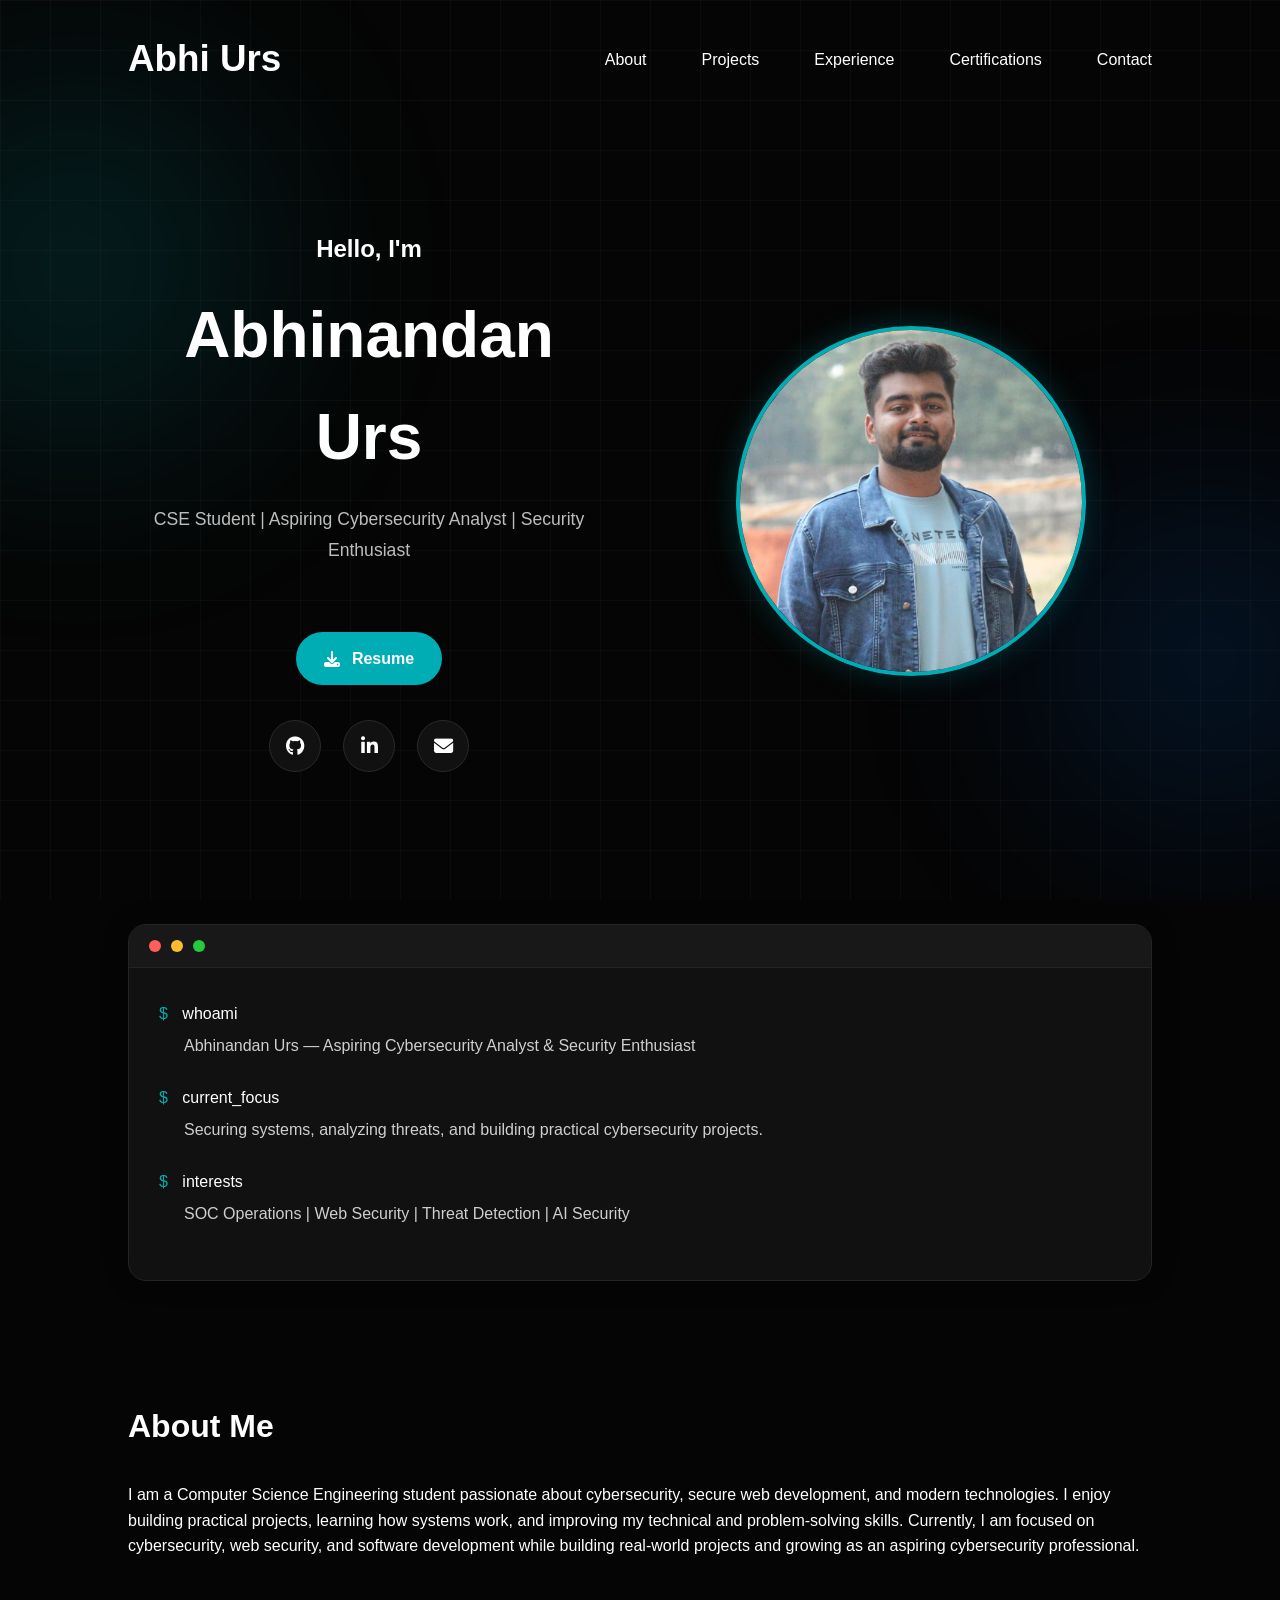
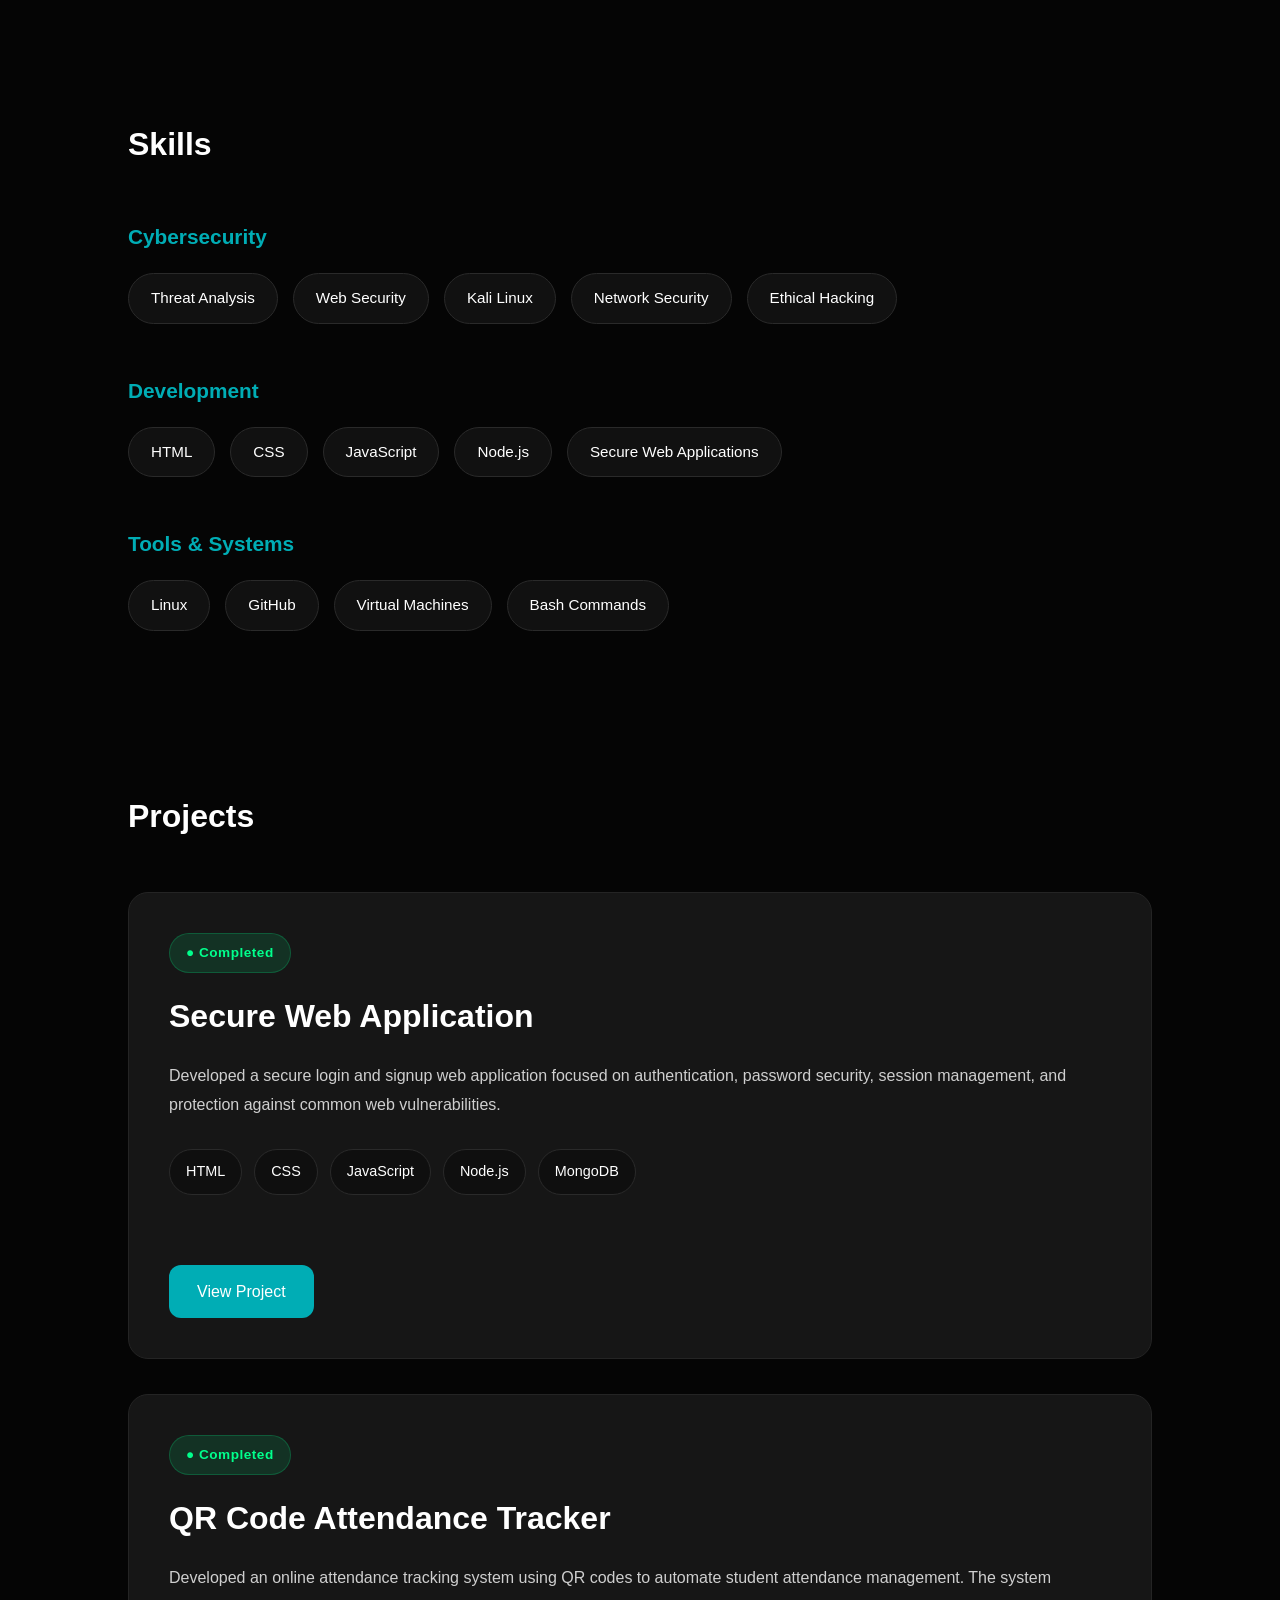
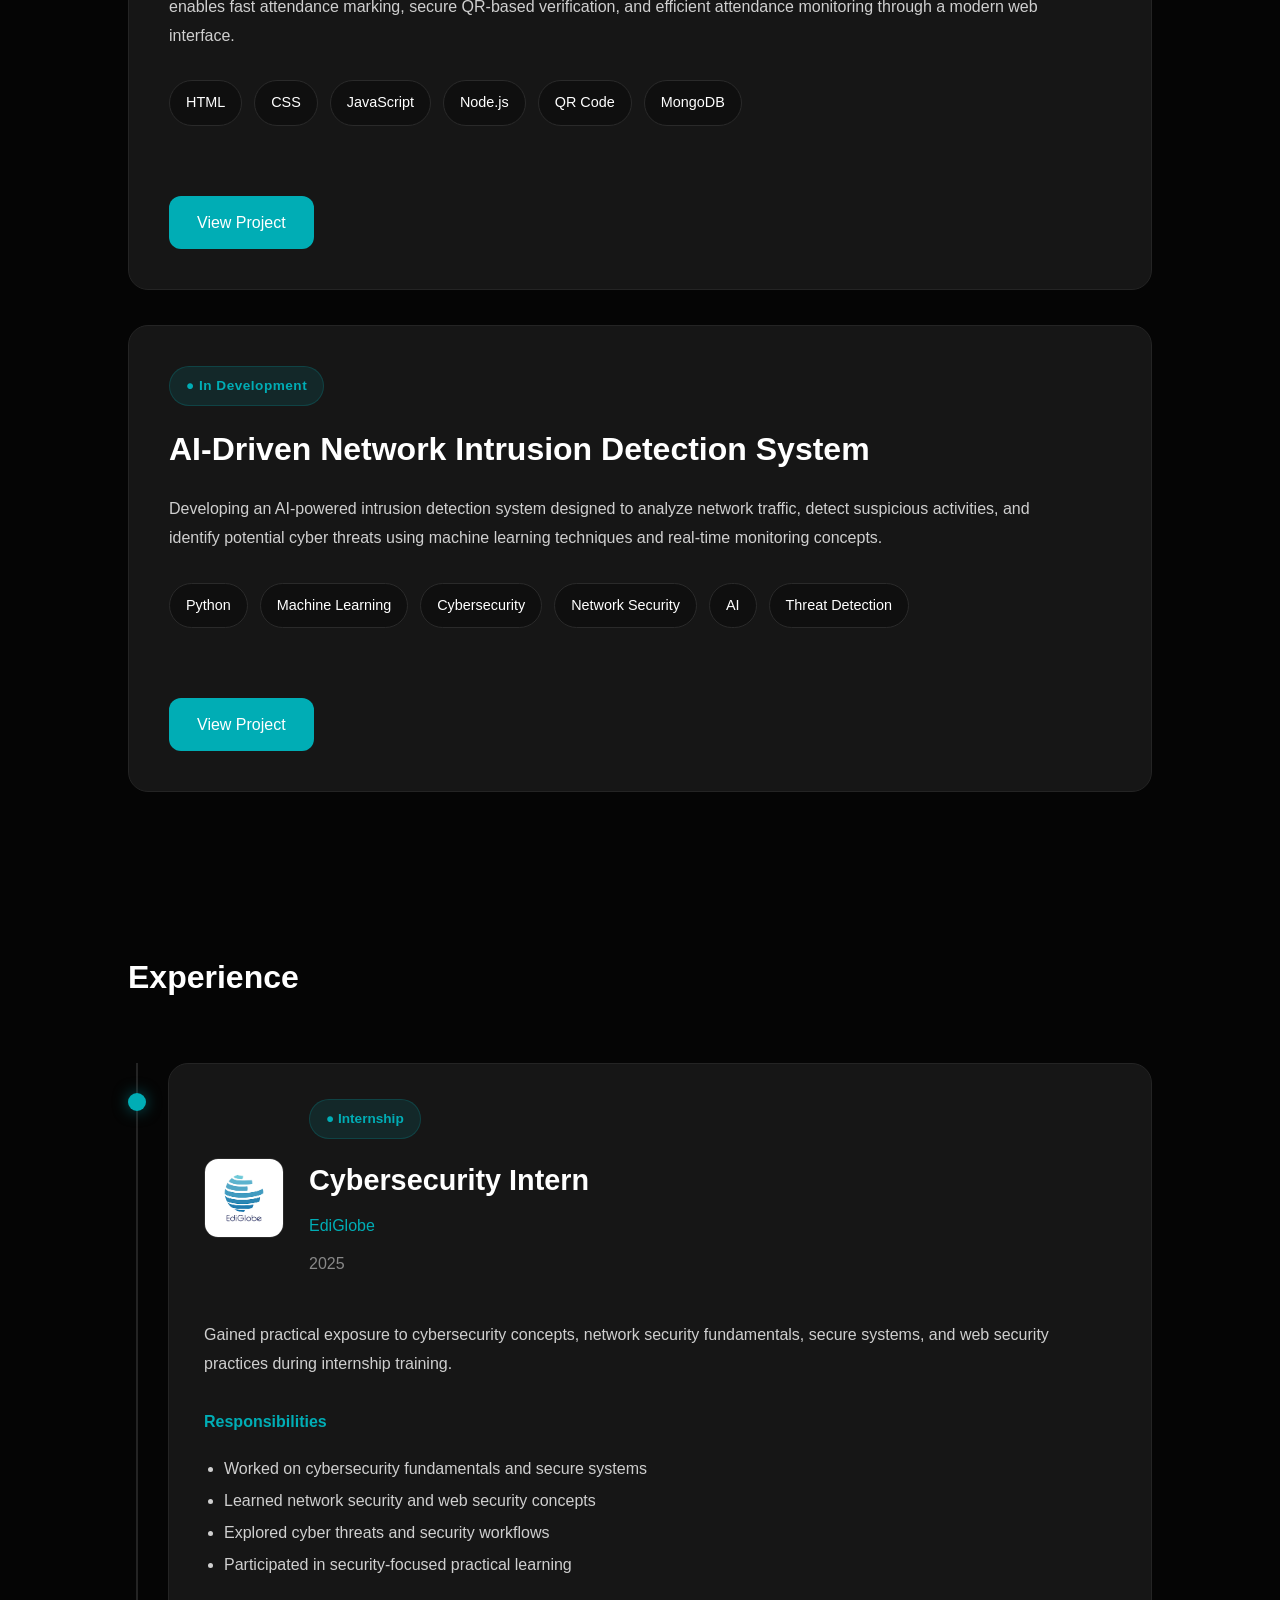
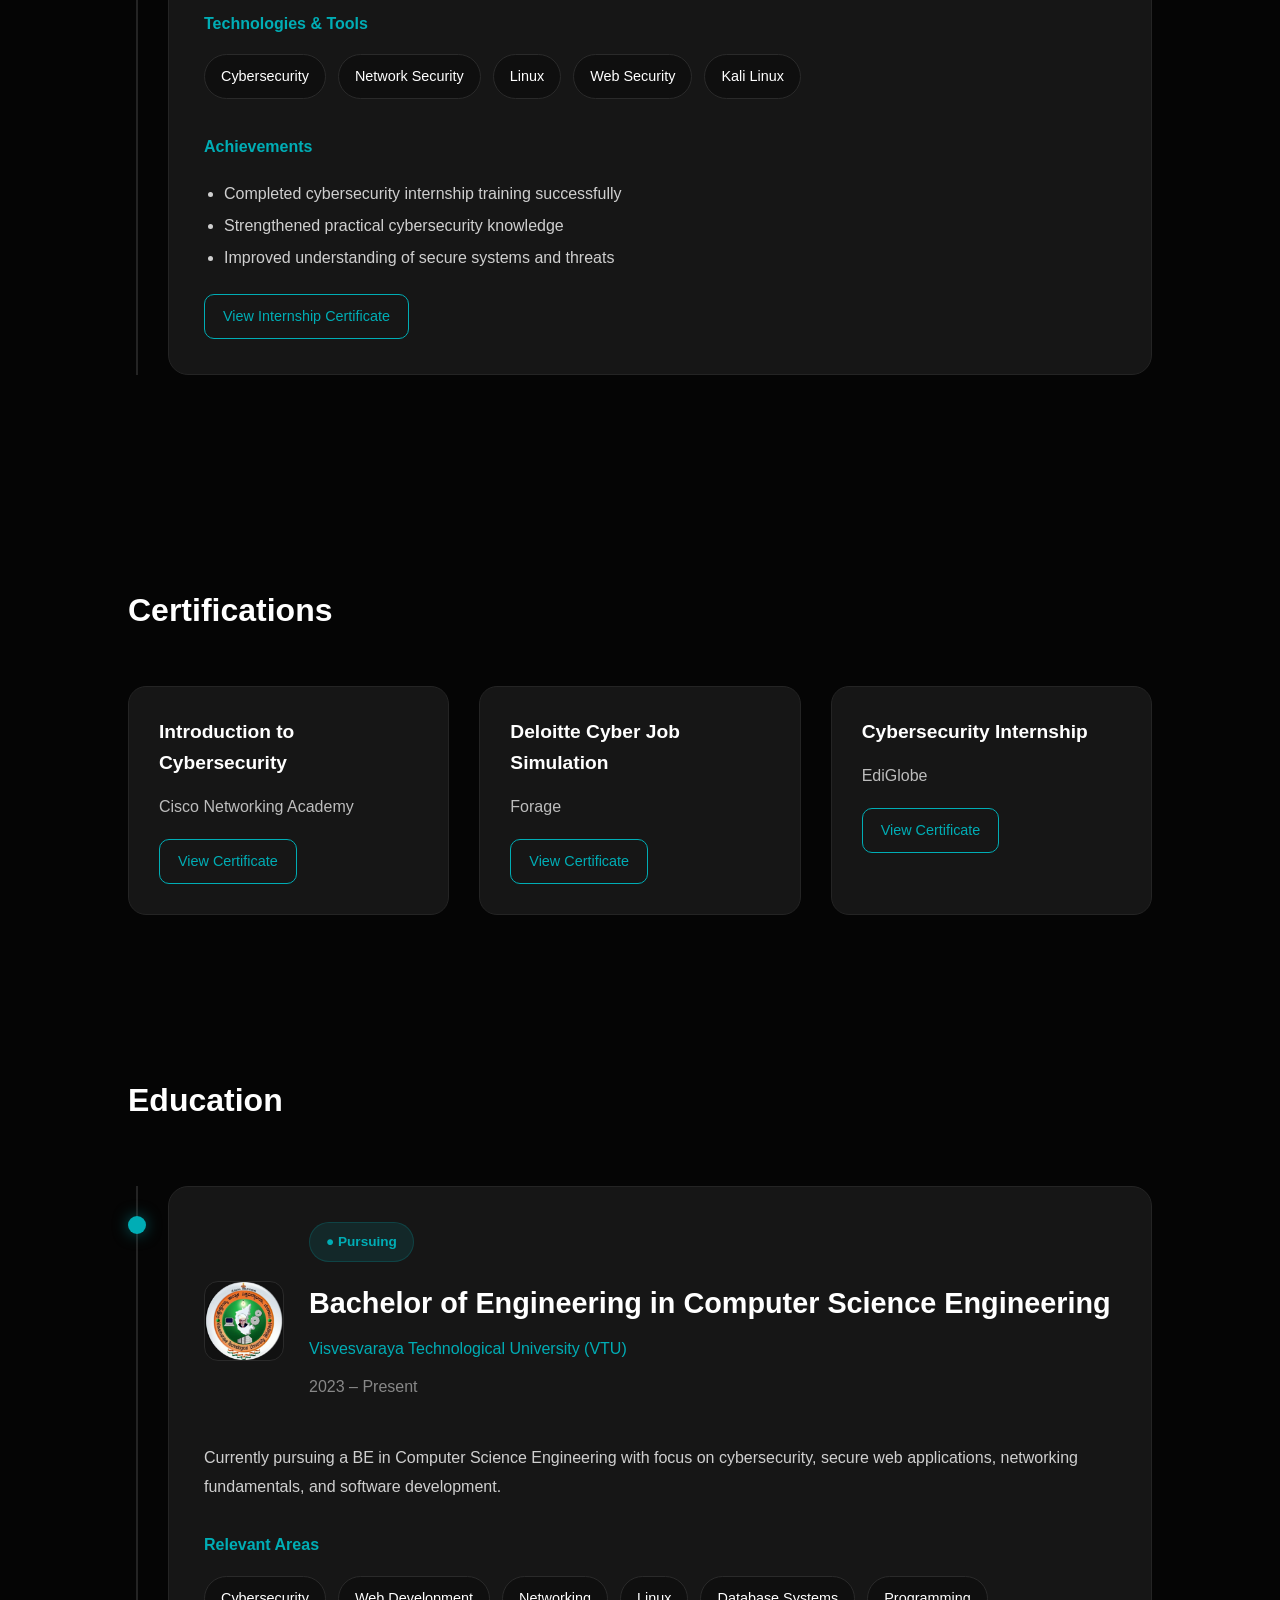
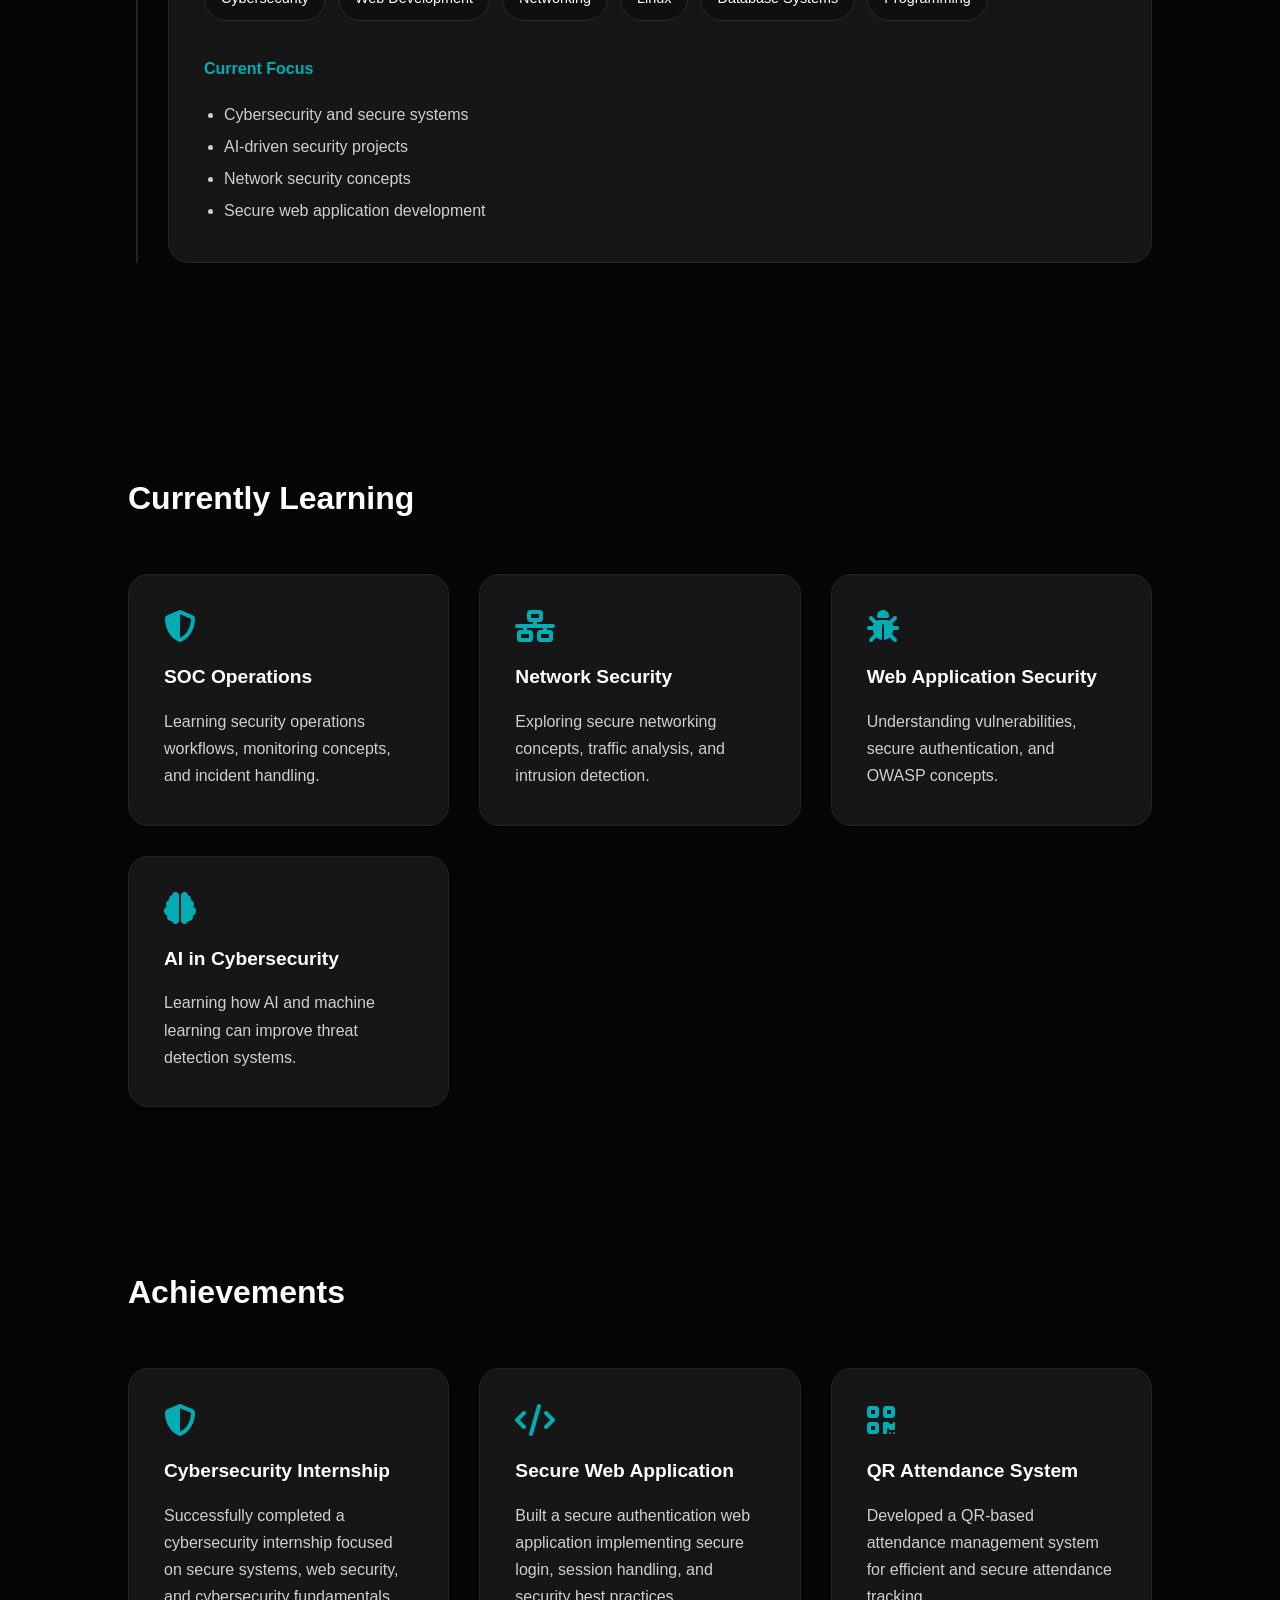
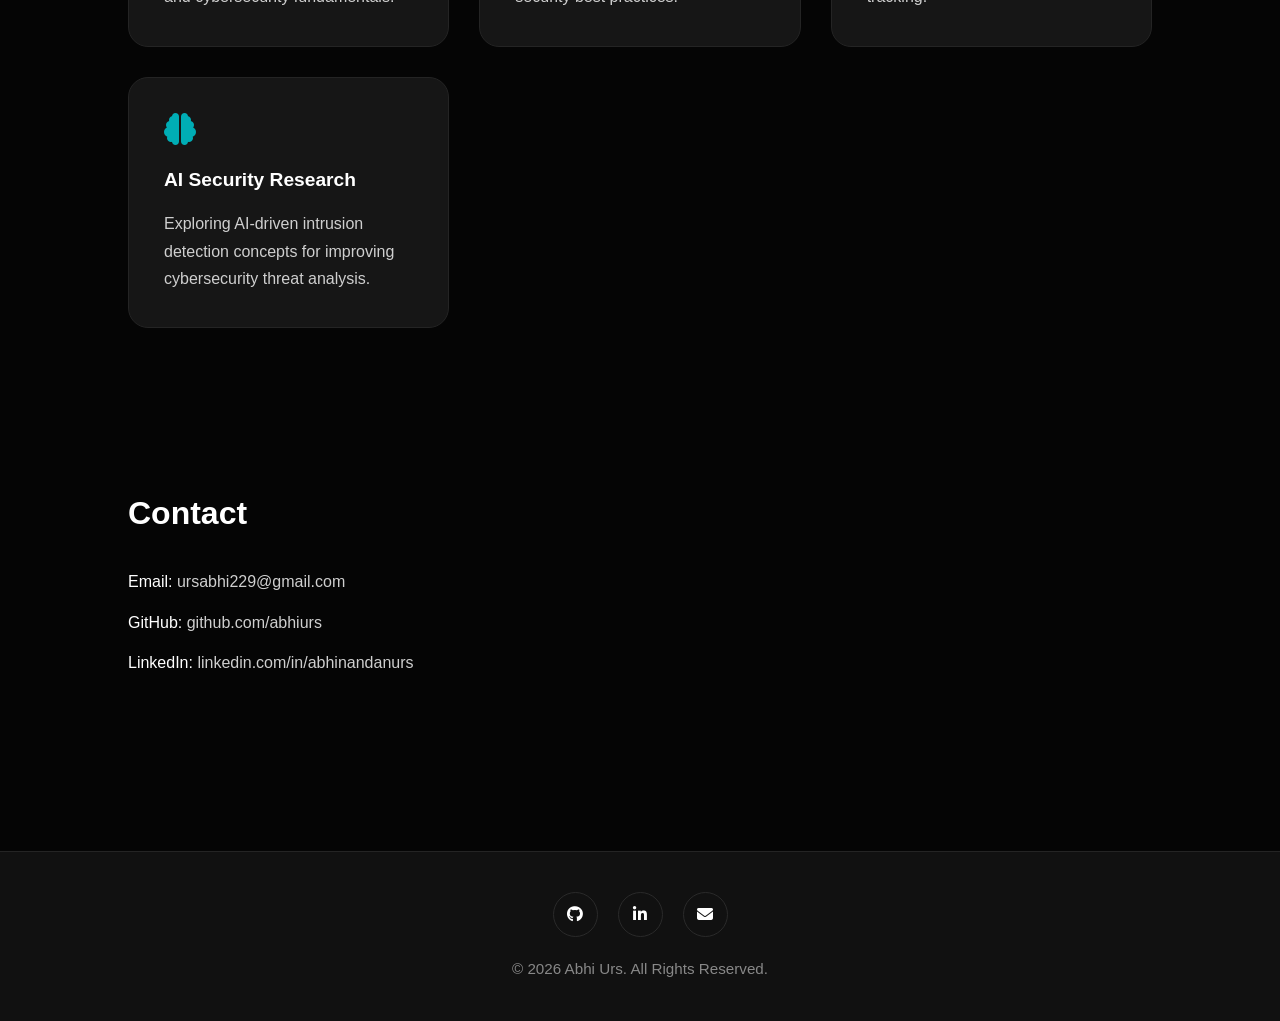
==== index.html @ da46430f "Final portfolio website" ====
<!DOCTYPE html>
<html lang="en">
<head>
    <meta charset="UTF-8">
    <meta name="viewport" content="width=device-width, initial-scale=1.0">
    <title>Abhi Urs Portfolio</title>
    <link rel="stylesheet" href="style.css">
    <link rel="stylesheet"
href="https://cdnjs.cloudflare.com/ajax/libs/font-awesome/6.5.1/css/all.min.css">
</head>
<body>

    <!-- Background Effects -->
<div class="background">

    <div class="glow glow1"></div>

    <div class="glow glow2"></div>

</div>

    <!-- Navbar -->
    <nav>
        <h1>Abhi Urs</h1>

        <ul>
            <li><a href="#about">About</a></li>
            <li><a href="#projects">Projects</a></li>
            <li><a href="#experience">Experience</a></li>
            <li><a href="#certifications">Certifications</a></li>
            <li><a href="#contact">Contact</a></li>
        </ul>
    </nav>

    <!-- Hero Section -->
    <section class="hero">
        <div class="hero-text">
            <h2>Hello, I'm</h2>
            <h1>Abhinandan Urs</h1>
            <p>CSE Student | Aspiring Cybersecurity Analyst | Security Enthusiast</p>

            <div class="hero-buttons">

    <!-- Resume Button -->
    <a href="resume/resume.pdf"
   download
   class="resume-btn">

   <i class="fas fa-download"></i>

   Resume

</a>

</div>

<!-- Social Icons -->
<div class="social-links">

    <!-- GitHub -->
    <a class="social-icon"
       href="https://github.com/abhiurs"
       target="_blank">

        <i class="fab fa-github"></i>

    </a>

    <!-- LinkedIn -->
    <a class="social-icon"
       href="https://linkedin.com/in/abhinandanurs"
       target="_blank">

        <i class="fab fa-linkedin-in"></i>

    </a>

    <!-- Email -->
   <a class="social-icon"
   href="mailto:ursabhi229@gmail.com">

    <i class="fas fa-envelope"></i>

</a>

</div>
        </div>

        <!-- Right Image -->
    <div class="hero-image">

        <img src="images/profile.jpg"
             alt="Profile Image">

    </div>

    </section>

    <!-- Terminal Section -->
<section class="terminal-section hidden">

    <div class="terminal-window">

        <!-- Top Bar -->
        <div class="terminal-top">

            <span class="dot red"></span>

            <span class="dot yellow"></span>

            <span class="dot green"></span>

        </div>

        <!-- Terminal Content -->
        <div class="terminal-body">

            <p>
                <span class="terminal-green">$</span>
                whoami
            </p>

            <p class="terminal-output">
                Abhinandan Urs — Aspiring Cybersecurity Analyst & Security Enthusiast
            </p>

            <p>
                <span class="terminal-green">$</span>
                current_focus
            </p>

            <p class="terminal-output">
                Securing systems, analyzing threats, and building practical cybersecurity projects.
            </p>

            <p>
                <span class="terminal-green">$</span>
                interests
            </p>

            <p class="terminal-output">
                SOC Operations | Web Security | Threat Detection | AI Security
            </p>

        </div>

    </div>

</section>

    <!-- About -->
    <section id="about" class="section hidden">
        <h2>About Me</h2>

        <p>
            I am a Computer Science Engineering student passionate about cybersecurity, secure web development, and modern technologies. I enjoy building practical projects, learning how systems work, and improving my technical and problem-solving skills. Currently, I am focused on cybersecurity, web security, and software development while building real-world projects and growing as an aspiring cybersecurity professional.
        </p>
    </section>

    <!-- Skills -->
   <section id="skills" class="section hidden">

    <h2>Skills</h2>

    <!-- Cybersecurity -->
    <div class="skill-category">

        <h3>Cybersecurity</h3>

        <div class="skill-tags">

            <span>Threat Analysis</span>

            <span>Web Security</span>

            <span>Kali Linux</span>

            <span>Network Security</span>

            <span>Ethical Hacking</span>

        </div>

    </div>

    <!-- Development -->
    <div class="skill-category">

        <h3>Development</h3>

        <div class="skill-tags">

            <span>HTML</span>

            <span>CSS</span>

            <span>JavaScript</span>

            <span>Node.js</span>

            <span>Secure Web Applications</span>

        </div>

    </div>

    <!-- Tools -->
    <div class="skill-category">

        <h3>Tools & Systems</h3>

        <div class="skill-tags">

            <span>Linux</span>

            <span>GitHub</span>

            <span>Virtual Machines</span>

            <span>Bash Commands</span>

        </div>

    </div>

</section>


    <!-- Projects -->
    <section id="projects" class="section hidden">

    <h2>Projects</h2>

    <div class="projects-container">

        <div class="project-card ">

            <div class="project-content">
                <div class="project-status completed">

    ● Completed

</div>

                <h3>Secure Web Application</h3>

                <p>
                    Developed a secure login and signup web application
                    focused on authentication, password security,
                    session management, and protection against common
                    web vulnerabilities.
                </p>

                <!-- Technologies -->
                <div class="project-tech">

                    <span>HTML</span>

                    <span>CSS</span>

                    <span>JavaScript</span>

                    <span>Node.js</span>

                    <span>MongoDB</span>

                </div>

                <!-- Button -->
                <a href="project1.html" class="btn">
                    View Project
                </a>

            </div>

        </div>
        <!-- Project 2 -->
<div class="project-card">

    <div class="project-content">
        <div class="project-status completed">

    ● Completed

</div>

        <h3>QR Code Attendance Tracker</h3>

        <p>
            Developed an online attendance tracking system using QR codes
            to automate student attendance management. The system enables
            fast attendance marking, secure QR-based verification, and
            efficient attendance monitoring through a modern web interface.
        </p>

        <!-- Technologies -->
        <div class="project-tech">

            <span>HTML</span>

            <span>CSS</span>

            <span>JavaScript</span>

            <span>Node.js</span>

            <span>QR Code</span>

            <span>MongoDB</span>

        </div>

        <!-- Button -->
        <a href="project2.html" class="btn">
            View Project
        </a>

    </div>

</div>

<!-- Project 3 -->
<div class="project-card">

    <div class="project-content">

        <!-- STATUS -->
        <div class="project-status active">

            ● In Development

        </div>

        <h3>AI-Driven Network Intrusion Detection System</h3>

        <p>
            Developing an AI-powered intrusion detection system designed
            to analyze network traffic, detect suspicious activities,
            and identify potential cyber threats using machine learning
            techniques and real-time monitoring concepts.
        </p>

        <!-- Technologies -->
        <div class="project-tech">

            <span>Python</span>

            <span>Machine Learning</span>

            <span>Cybersecurity</span>

            <span>Network Security</span>

            <span>AI</span>

            <span>Threat Detection</span>

        </div>

        <!-- Button -->
        <a href="project3.html" class="btn">

            View Project

        </a>

    </div>

</div>

    </div>

</section>

<!-- Experience Section -->
<section id="experience" class="section hidden">

    <h2>Experience</h2>

    <div class="timeline">

        <!-- Experience Item -->
        <div class="timeline-item">

            <!-- Timeline Dot -->
            <div class="timeline-dot"></div>

            <!-- Experience Card -->
            <div class="experience-card">

                <!-- Top -->
                <div class="experience-top">

                    <!-- Logo -->
                    <img src="images/ediglobe.png"
                         alt="EdiGlobe Logo"
                         class="company-logo">

                    <!-- Role Info -->
                    <div>

                        <div class="experience-status">

                            ● Internship

                        </div>

                        <h3>Cybersecurity Intern</h3>

                        <h4>EdiGlobe</h4>

                        <p class="experience-duration">

                            2025

                        </p>

                    </div>

                </div>

                <!-- Description -->
                <p class="experience-description">

                    Gained practical exposure to cybersecurity concepts,
                    network security fundamentals, secure systems,
                    and web security practices during internship training.

                </p>

                <!-- Responsibilities -->
                <div class="experience-section">

                    <h5>Responsibilities</h5>

                    <ul>

                        <li>Worked on cybersecurity fundamentals and secure systems</li>

                        <li>Learned network security and web security concepts</li>

                        <li>Explored cyber threats and security workflows</li>

                        <li>Participated in security-focused practical learning</li>

                    </ul>

                </div>

                <!-- Technologies -->
                <div class="experience-section">

                    <h5>Technologies & Tools</h5>

                    <div class="project-tech">

                        <span>Cybersecurity</span>

                        <span>Network Security</span>

                        <span>Linux</span>

                        <span>Web Security</span>

                        <span>Kali Linux</span>

                    </div>

                </div>

                <!-- Achievements -->
                <div class="experience-section">

                    <h5>Achievements</h5>

                    <ul>

                        <li>Completed cybersecurity internship training successfully</li>

                        <li>Strengthened practical cybersecurity knowledge</li>

                        <li>Improved understanding of secure systems and threats</li>

                    </ul>

                </div>

                <!-- Certificate Button -->
                <a href="certificates/internship.pdf"
                   target="_blank"
                   class="cert-btn">

                   View Internship Certificate

                </a>

            </div>

        </div>

    </div>

</section>

<!-- Certifications Section -->
<section id="certifications" class="section hidden">

    <h2>Certifications</h2>

    <div class="certifications-container">

        <!-- Cisco -->
        <div class="cert-card">

            <h3>Introduction to Cybersecurity</h3>

            <p>Cisco Networking Academy</p>

            <a href="certificates/cisco-introduction-to-cybersecurity.pdf"
               target="_blank"
               class="cert-btn">

               View Certificate

            </a>

        </div>

        <!-- Deloitte -->
        <div class="cert-card">

            <h3>Deloitte Cyber Job Simulation</h3>

            <p>Forage</p>

            <a href="certificates/deloitte-cyber-job-simulation.pdf"
               target="_blank"
               class="cert-btn">

               View Certificate

            </a>

        </div>

        <!-- Internship -->
        <div class="cert-card">

            <h3>Cybersecurity Internship</h3>

            <p>EdiGlobe</p>

            <a href="certificates/cybersecurity-internship.pdf"
               target="_blank"
               class="cert-btn">

               View Certificate

            </a>

        </div>

    </div>

</section>

<!-- Education Section -->
<section id="education" class="section hidden">

    <h2>Education</h2>

    <div class="timeline">

        <!-- Education Item -->
        <div class="timeline-item">

            <!-- Timeline Dot -->
            <div class="timeline-dot"></div>

            <!-- Education Card -->
            <div class="experience-card">

                <!-- Top -->
                <div class="experience-top">

                    <!-- College Logo -->
                    <img src="images/vtu.png"
                         alt="VTU Logo"
                         class="company-logo">

                    <!-- Education Info -->
                    <div>

                        <div class="experience-status">

                            ● Pursuing

                        </div>

                        <h3>
                            Bachelor of Engineering in
                            Computer Science Engineering
                        </h3>

                        <h4>
                            Visvesvaraya Technological University (VTU)
                        </h4>

                        <p class="experience-duration">

                            2023 – Present

                        </p>

                    </div>

                </div>

                <!-- Description -->
                <p class="experience-description">

                    Currently pursuing a BE in Computer Science Engineering
                    with focus on cybersecurity, secure web applications,
                    networking fundamentals, and software development.

                </p>

                <!-- Subjects -->
                <div class="experience-section">

                    <h5>Relevant Areas</h5>

                    <div class="project-tech">

                        <span>Cybersecurity</span>

                        <span>Web Development</span>

                        <span>Networking</span>

                        <span>Linux</span>

                        <span>Database Systems</span>

                        <span>Programming</span>

                    </div>

                </div>

                <!-- Current Focus -->
                <div class="experience-section">

                    <h5>Current Focus</h5>

                    <ul>

                        <li>Cybersecurity and secure systems</li>

                        <li>AI-driven security projects</li>

                        <li>Network security concepts</li>

                        <li>Secure web application development</li>

                    </ul>

                </div>

            </div>

        </div>

    </div>

</section>

<!-- Currently Learning Section -->
<section id="learning" class="section hidden">

    <h2>Currently Learning</h2>

    <div class="learning-container">

        <!-- Item 1 -->
        <div class="learning-card">

            <i class="fas fa-shield-alt"></i>

            <h3>SOC Operations</h3>

            <p>
                Learning security operations workflows,
                monitoring concepts, and incident handling.
            </p>

        </div>

        <!-- Item 2 -->
        <div class="learning-card">

            <i class="fas fa-network-wired"></i>

            <h3>Network Security</h3>

            <p>
                Exploring secure networking concepts,
                traffic analysis, and intrusion detection.
            </p>

        </div>

        <!-- Item 3 -->
        <div class="learning-card">

            <i class="fas fa-bug"></i>

            <h3>Web Application Security</h3>

            <p>
                Understanding vulnerabilities,
                secure authentication, and OWASP concepts.
            </p>

        </div>

        <!-- Item 4 -->
        <div class="learning-card">

            <i class="fas fa-brain"></i>

            <h3>AI in Cybersecurity</h3>

            <p>
                Learning how AI and machine learning
                can improve threat detection systems.
            </p>

        </div>

    </div>

</section>

<!-- Achievements Section -->
<section id="achievements" class="section hidden">

    <h2>Achievements</h2>

    <div class="achievements-container">

        <!-- Achievement 1 -->
        <div class="achievement-card">

            <i class="fas fa-shield-alt"></i>

            <h3>Cybersecurity Internship</h3>

            <p>
                Successfully completed a cybersecurity internship
                focused on secure systems, web security,
                and cybersecurity fundamentals.
            </p>

        </div>

        <!-- Achievement 2 -->
        <div class="achievement-card">

            <i class="fas fa-code"></i>

            <h3>Secure Web Application</h3>

            <p>
                Built a secure authentication web application
                implementing secure login, session handling,
                and security best practices.
            </p>

        </div>

        <!-- Achievement 3 -->
        <div class="achievement-card">

            <i class="fas fa-qrcode"></i>

            <h3>QR Attendance System</h3>

            <p>
                Developed a QR-based attendance management system
                for efficient and secure attendance tracking.
            </p>

        </div>

        <!-- Achievement 4 -->
        <div class="achievement-card">

            <i class="fas fa-brain"></i>

            <h3>AI Security Research</h3>

            <p>
                Exploring AI-driven intrusion detection concepts
                for improving cybersecurity threat analysis.
            </p>

        </div>

    </div>

</section>

    <!-- Contact -->
    <section id="contact" class="section hidden">

    <h2>Contact</h2>

    <div class="contact-links">

        <p>
            Email:
            <a href="mailto:ursabhi229@gmail.com">
                ursabhi229@gmail.com
            </a>
        </p>

        <p>
            GitHub:
            <a href="https://github.com/abhiurs"
               target="_blank">

               github.com/abhiurs

            </a>
        </p>

        <p>
            LinkedIn:
            <a href="https://linkedin.com/in/abhinandanurs"
               target="_blank">

               linkedin.com/in/abhinandanurs

            </a>
        </p>

    </div>

</section>

    <!-- Footer -->
<footer>

    <div class="footer-socials">

        <!-- GitHub -->
        <a href="https://github.com/abhiurs"
           target="_blank">

            <i class="fab fa-github"></i>

        </a>

        <!-- LinkedIn -->
        <a href="https://linkedin.com/in/abhinandanurs"
           target="_blank">

            <i class="fab fa-linkedin-in"></i>

        </a>

        <!-- Email -->
        <a href="mailto:ursabhi229@gmail.com">

            <i class="fas fa-envelope"></i>

        </a>

    </div>

    <p>
        © 2026 Abhi Urs. All Rights Reserved.
    </p>

</footer>

<script src="script.js"></script>

</body>
</html>
---- style.css ----
html{
    scroll-behavior:smooth;
}

*{
    margin:0;
    padding:0;
    box-sizing:border-box;
    font-family:Arial, sans-serif;
}

body{
    background:#050505;
    color:white;
    line-height:1.6;
    overflow-x:hidden;
    position:relative;
}

/* GRID BACKGROUND */
body::before{
    content:"";
    position:fixed;
    width:100%;
    height:100%;
    background-image:
    linear-gradient(rgba(255,255,255,0.03) 1px, transparent 1px),
    linear-gradient(90deg, rgba(255,255,255,0.03) 1px, transparent 1px);
    background-size:50px 50px;
    z-index:-3;
}

/* BACKGROUND CONTAINER */
.background{
    position:fixed;
    width:100%;
    height:100%;
    top:0;
    left:0;
    overflow:hidden;
    z-index:-2;
}

.logo{
    font-size:2.3rem;
}

/* GLOW EFFECTS */
.glow{
    position:absolute;
    border-radius:50%;
    filter:blur(120px);
    opacity:0.18;
    animation:float 8s ease-in-out infinite;
}

/* FIRST GLOW */
.glow1{
    width:350px;
    height:350px;
    background:#00adb5;
    top:10%;
    left:-100px;
}

/* SECOND GLOW */
.glow2{
    width:300px;
    height:300px;
    background:#0077ff;
    bottom:10%;
    right:-80px;
    animation-delay:3s;
}

/* FLOATING ANIMATION */
@keyframes float{

    0%{
        transform:translateY(0px);
    }

    50%{
        transform:translateY(-20px);
    }

    100%{
        transform:translateY(0px);
    }

}

nav{
    display:flex;
    justify-content:space-between;
    align-items:center;
    padding:30px 10%;
    background:transparent;
}

/* LOGO */
nav h1{
    font-size:2.3rem;
    font-weight:700;
    white-space:nowrap;
}

nav ul{
    display:flex;
    gap:35px;
    list-style:none;
}

nav ul li{
    margin-left:20px;
}

nav ul li a{
    color:white;
    text-decoration:none;
    position:relative;
    font-weight:500;
    transition:0.3s;
}

nav ul li a::after{
    content:"";
    position:absolute;
    left:0;
    bottom:-5px;
    width:0;
    height:2px;
    background:#00adb5;
    transition:0.3s;
}

nav ul li a:hover::after{
    width:100%;
}

nav ul li a:hover{
    color:#00adb5;
}

.nav-links{
    display:flex;
    gap:40px;
    align-items:center;
}

.nav-links a{
    font-size:1rem;
    color:white;
    text-decoration:none;
    position:relative;
    transition:0.3s;
}

/* Hover Effect */
.nav-links a:hover{
    color:#00adb5;
}

/* Underline Animation */
.nav-links a::after{
    content:"";
    position:absolute;
    left:0;
    bottom:-6px;
    width:0;
    height:2px;
    background:#00adb5;
    transition:0.3s;
}

.nav-links a:hover::after{
    width:100%;
}

/* MOBILE NAVBAR */
@media(max-width:768px){

    nav{
        padding:25px 7%;
        flex-direction:column;
        gap:20px;
    }

    nav h1{
        font-size:2rem;
    }

    nav ul{
        gap:20px;
        flex-wrap:wrap;
        justify-content:center;
    }

    nav ul li a{
        font-size:0.95rem;
    }

}

.hero{
    min-height:85vh;
    display:flex;
    justify-content:center;
    align-items:center;
    text-align:center;
    padding:80px 10%;
    gap:60px;
    flex-wrap:wrap;
}

.hero h1{
    font-size:4rem;
    margin:10px 0;
}

.hero p{
    font-size:1.2rem;
    color:#bbb;
}

/* HERO BUTTONS */
.hero-buttons{
    margin-top:30px;
}

/* HERO TEXT */
.hero-text{
    flex:1;
}

.hero-text h1{
    font-size:4rem;
    margin:15px 0;
}

.hero-text p{
    color:#bdbdbd;
    line-height:1.8;
    font-size:1.1rem;
}

/* HERO IMAGE */
.hero-image{
    flex:1;
    display:flex;
    justify-content:center;
}

.hero-image img{
    width:350px;
    height:350px;
    object-fit:cover;
    border-radius:50%;
    border:4px solid #00adb5;
    box-shadow:0 0 30px rgba(0,173,181,0.25);
}

@media(max-width:900px){

    .hero{
        flex-direction:column-reverse;

        text-align:center;
    }

    .hero-image img{
        width:280px;

        height:280px;
    }

    .hero-text h1{
        font-size:3rem;
    }

}

/* RESUME BUTTON */
.resume-btn{
    display:inline-flex;
    align-items:center;
    gap:12px;
    background:#00adb5;
    color:white;
    text-decoration:none;
    padding:14px 28px;
    border-radius:40px;
    font-weight:600;
    margin-top:35px;
    transition:0.3s;
}

.resume-btn:hover{
    transform:translateY(-5px);
    box-shadow:0 0 25px rgba(0,173,181,0.3);
}

/* SOCIAL LINKS */
.social-links{
    display:flex;
    justify-content:center;
    gap:22px;
    margin-top:35px;
}

/* CIRCLE BUTTONS */
.social-links a{
    width:52px;
    height:52px;
    display:flex;
    align-items:center;
    justify-content:center;
    border-radius:50%;
    border:1px solid #2a2a2a;
    text-decoration:none;
    color:white;
    transition:0.3s;
    background:#111;
    font-size:1.2rem;
}

.social-links a:hover{
    border-color:#00adb5;
    color:#00adb5;
    transform:translateY(-6px);
    box-shadow:0 0 20px rgba(0,173,181,0.2);
}

.social-icon{
    width:52px;
    height:52px;
    display:flex;
    align-items:center;
    justify-content:center;
    border-radius:50%;
    border:1px solid #2a2a2a;
    background:#111;
    color:white;
    text-decoration:none;
    transition:
transform 0.3s ease,
box-shadow 0.3s ease,
border-color 0.3s ease,
color 0.3s ease;
    font-size:1.2rem;
}

.social-icon:hover{
    transform:translateY(-6px);
    border-color:#00adb5;
    color:#00adb5;
    box-shadow:0 0 20px rgba(0,173,181,0.2);
}

.section{
    padding:80px 10%;
}

.section h2{
    margin-bottom:30px;
    font-size:2rem;
}

.skills-container{
    display:grid;
    grid-template-columns:repeat(auto-fit,minmax(200px,1fr));
    gap:25px;
    margin-top:40px;
}

.skill-category{
    margin-top:50px;
}

.skill-category h3{
    margin-bottom:20px;
    color:#00adb5;
    font-size:1.3rem;
}

/* PROJECT BUTTON */
.btn{
    display:inline-block;
    margin-top:35px;
    padding:14px 28px;
    background:#00adb5;
    color:white;
    text-decoration:none;
    border-radius:12px;
    font-weight:500;
   transition:
transform 0.3s ease,
box-shadow 0.3s ease,
border-color 0.3s ease,
color 0.3s ease;
    border:none;
}

/* HOVER EFFECT */
.btn:hover{
    transform:translateY(-3px);
    box-shadow:0 0 20px rgba(0,173,181,0.3);
    background:#00c2cc;
}

/* TAGS */
.skill-tags{
    display:flex;
    flex-wrap:wrap;
    gap:15px;
}

.skill-tags span{
    border:1px solid #2a2a2a;
    padding:12px 22px;
    border-radius:30px;
    background:#111;
    transition:0.3s;
    font-size:0.95rem;
}

.skill-tags span:hover{
    border-color:#00adb5;
    color:#00adb5;
    transform:translateY(-3px);
}

.projects-container{
    margin-top:50px;
    display:flex;
    flex-direction:column;
    gap:35px;
}

.project-card{
    background:#161616;
    border:1px solid #242424;
    padding:40px;
    border-radius:20px;
    transition:0.3s;
    cursor:pointer;
}

.project-card:hover{
    transform:translateY(-8px);
    border-color:#00adb5;
    box-shadow:0 0 30px rgba(0,173,181,0.15);
}

/* PROJECT STATUS */
.project-status{
    display:inline-block;
    margin-bottom:18px;
    padding:8px 16px;
    border-radius:30px;
    font-size:0.85rem;
    font-weight:600;
    letter-spacing:0.5px;
}

/* COMPLETED */
.completed{
    background:rgba(0, 255, 140, 0.12);
    color:#00ff8c;
    border:1px solid rgba(0,255,140,0.2);
}

/* ACTIVE */
.active{
    background:rgba(0, 173, 181, 0.12);
    color:#00adb5;
    border:1px solid rgba(0,173,181,0.2);
}

footer{
    text-align:center;
    padding:40px 10%;
    background:#111;
    margin-top:80px;
    border-top:1px solid #242424;
}

/* FOOTER ICONS */
.footer-socials{
    display:flex;
    justify-content:center;
    gap:20px;
    margin-bottom:20px;
}

/* ICON LINKS */
.footer-socials a{
    width:45px;
    height:45px;
    display:flex;
    align-items:center;
    justify-content:center;
    border-radius:50%;
    border:1px solid #2a2a2a;
    text-decoration:none;
    color:white;
    transition:0.3s;
    background:#111;
}

/* HOVER */
.footer-socials a:hover{
    transform:translateY(-5px);
    border-color:#00adb5;
    color:#00adb5;
    box-shadow:0 0 15px rgba(0,173,181,0.2);
}

/* FOOTER TEXT */
footer p{
    color:#888;
    font-size:0.95rem;
}

.project-description{
    margin-top:20px;
    color:#cfcfcf;
    line-height:1.8;
    max-width:900px;
}

.project-section{
    margin-top:50px;
}

.project-section h3{
    margin-bottom:20px;
    color:#00adb5;
}

.project-section ul{
    padding-left:20px;
    line-height:2;
    color:#cfcfcf;
}

.screenshots{
    display:grid;
    grid-template-columns:repeat(auto-fit,minmax(300px,1fr));
    gap:25px;
    margin-top:30px;
}

.screenshots img{
    width:100%;
    border-radius:14px;
    border:1px solid #242424;
    transition:0.3s;
    cursor:pointer;
}


.screenshots img:hover{
    transform:scale(1.03);
    border-color:#00adb5;
    box-shadow:0 0 20px rgba(0,173,181,0.2);
}
.project-content h3{
    font-size:2rem;
    margin-bottom:20px;
}

.project-content p{
    color:#cfcfcf;
    line-height:1.8;
    margin-bottom:30px;
    max-width:900px;
}

/* TECH TAGS */
.project-tech{
    display:flex;
    flex-wrap:wrap;
    gap:12px;
    margin-bottom:35px;
}

.project-tech span{
    background:#0f0f0f;
    border:1px solid #2a2a2a;
    padding:10px 16px;
    border-radius:30px;
    font-size:0.9rem;
}
/* IMAGE MODAL */
.modal{
    display:none;
    position:fixed;
    z-index:999;
    padding-top:50px;
    left:0;
    top:0;
    width:100%;
    height:100%;
    background:rgba(0,0,0,0.9);
}

/* MODAL IMAGE */
.modal-content{
    display:block;
    margin:auto;
    max-width:90%;
    max-height:85vh;
    border-radius:14px;
    animation:zoom 0.3s ease;
}

/* ZOOM EFFECT */
@keyframes zoom{
    from{
        transform:scale(0.8);
        opacity:0;
    }

    to{
        transform:scale(1);
        opacity:1;
    }
}

/* CLOSE BUTTON */
.close{
    position:absolute;
    top:20px;
    right:40px;
    color:white;
    font-size:40px;
    cursor:pointer;
}

/* SCREENSHOT HOVER */
.screenshots img{
    cursor:pointer;
}

.back-btn{
    color:#00adb5;
    text-decoration:none;
    font-weight:500;
    transition:
transform 0.3s ease,
box-shadow 0.3s ease,
border-color 0.3s ease,
color 0.3s ease;
}

.back-btn:hover{
    color:#4dd0d6;
    transform:translateX(-4px);
}

.contact-links p{
    margin-bottom:15px;
    color:white;
}

.contact-links a{
    color:#cfcfcf;
    text-decoration:none;
    transition:0.3s;
}

.contact-links a:hover{
    color:#00adb5;
}
/* CERTIFICATIONS */

.certifications-container{
    display:grid;
    grid-template-columns:repeat(auto-fit, minmax(280px, 1fr));
    gap:30px;
    margin-top:50px;
}

/* CERT CARD */
.cert-card{
    background:#161616;
    border:1px solid #242424;
    padding:30px;
    border-radius:18px;
    transition:
transform 0.3s ease,
box-shadow 0.3s ease,
border-color 0.3s ease,
color 0.3s ease;
}

.cert-card:hover{
    transform:translateY(-6px);
    border-color:#00adb5;
    box-shadow:0 0 20px rgba(0,173,181,0.15);
}

/* TITLE */
.cert-card h3{
    margin-bottom:15px;
    font-size:1.2rem;
}

/* PROVIDER */
.cert-card p{
    color:#bdbdbd;
}

/* CERTIFICATE BUTTON */
.cert-btn{
    display:inline-block;
    margin-top:20px;
    padding:10px 18px;
    border:1px solid #00adb5;
    border-radius:10px;
    text-decoration:none;
    color:#00adb5;
    transition:0.3s;
    font-size:0.9rem;
}

.cert-btn:hover{
    background:#00adb5;
    color:white;
    transform:translateY(-3px);
}
/* EXPERIENCE SECTION */

.experience-container{
    margin-top:50px;
}

/* EXPERIENCE CARD */
.experience-card{
    background:#161616;
    border:1px solid #242424;
    padding:35px;
    border-radius:20px;
    transition:
transform 0.3s ease,
box-shadow 0.3s ease,
border-color 0.3s ease,
color 0.3s ease;
}

/* HOVER */
.experience-card:hover{
    transform:translateY(-6px);
    border-color:#00adb5;
    box-shadow:0 0 25px rgba(0,173,181,0.15);
}

/* STATUS */
.experience-status{
    display:inline-block;
    margin-bottom:18px;
    padding:8px 16px;
    border-radius:30px;
    background:rgba(0,173,181,0.12);
    color:#00adb5;
    border:1px solid rgba(0,173,181,0.2);
    font-size:0.85rem;
    font-weight:600;
}

/* ROLE */
.experience-card h3{
    font-size:1.8rem;
    margin-bottom:10px;
}

/* COMPANY */
.experience-card h4{
    color:#00adb5;
    margin-bottom:12px;
    font-weight:500;
}

/* DURATION */
.experience-duration{
    color:#888;
    margin-bottom:20px;
}

/* DESCRIPTION */
.experience-description{
    color:#cfcfcf;
    line-height:1.8;
    max-width:900px;
}

/* TIMELINE */
.timeline{
    position:relative;
    margin-top:60px;
    padding-left:40px;
}

/* VERTICAL LINE */
.timeline::before{
    content:"";
    position:absolute;
    left:8px;
    top:0;
    width:2px;
    height:100%;
    background:#242424;
}

/* ITEM */
.timeline-item{
    position:relative;
    margin-bottom:50px;
}

/* DOT */
.timeline-dot{
    position:absolute;
    left:-40px;
    top:30px;
    width:18px;
    height:18px;
    border-radius:50%;
    background:#00adb5;
    box-shadow:0 0 15px rgba(0,173,181,0.5);
}

/* TOP */
.experience-top{
    display:flex;
    align-items:center;
    gap:25px;
    margin-bottom:25px;
    flex-wrap:wrap;
}

/* LOGO */
.company-logo{
    width:80px;
    height:80px;
    object-fit:cover;
    border-radius:14px;
    border:1px solid #2a2a2a;
    background:#111;
}

/* EXPERIENCE SECTIONS */
.experience-section{
    margin-top:30px;
}

.experience-section h5{
    margin-bottom:18px;
    color:#00adb5;
    font-size:1rem;
}

/* BULLETS */
.experience-section ul{
    padding-left:20px;
    line-height:2;
    color:#cfcfcf;
}
/* CURRENTLY LEARNING */

.learning-container{
    display:grid;

    grid-template-columns:repeat(auto-fit, minmax(250px, 1fr));

    gap:30px;

    margin-top:50px;
}

/* CARD */
.learning-card{
    background:#161616;

    border:1px solid #242424;

    padding:35px;

    border-radius:20px;

    transition:
transform 0.3s ease,
box-shadow 0.3s ease,
border-color 0.3s ease,
color 0.3s ease;
}

/* HOVER */
.learning-card:hover{
    transform:translateY(-6px);

    border-color:#00adb5;

    box-shadow:0 0 20px rgba(0,173,181,0.15);
}

/* ICON */
.learning-card i{
    font-size:2rem;

    color:#00adb5;

    margin-bottom:20px;
}

/* TITLE */
.learning-card h3{
    margin-bottom:15px;

    font-size:1.2rem;
}

/* TEXT */
.learning-card p{
    color:#cfcfcf;

    line-height:1.7;
}

/* ACHIEVEMENTS */

.achievements-container{
    display:grid;

    grid-template-columns:repeat(auto-fit, minmax(260px, 1fr));

    gap:30px;

    margin-top:50px;
}

/* CARD */
.achievement-card{
    background:#161616;

    border:1px solid #242424;

    padding:35px;

    border-radius:20px;

    transition:
transform 0.3s ease,
box-shadow 0.3s ease,
border-color 0.3s ease,
color 0.3s ease;
}

/* HOVER */
.achievement-card:hover{
    transform:translateY(-6px);

    border-color:#00adb5;

    box-shadow:0 0 20px rgba(0,173,181,0.15);
}

/* ICON */
.achievement-card i{
    font-size:2rem;

    color:#00adb5;

    margin-bottom:20px;
}

/* TITLE */
.achievement-card h3{
    margin-bottom:15px;

    font-size:1.2rem;
}

/* TEXT */
.achievement-card p{
    color:#cfcfcf;
    line-height:1.7;
}

/* TERMINAL SECTION */

.terminal-section{
    padding:40px 10%;
}

/* WINDOW */
.terminal-window{
    background:#111;
    border:1px solid #242424;
    border-radius:18px;
    overflow:hidden;
    box-shadow:0 0 25px rgba(0,0,0,0.3);
}

/* TOP BAR */
.terminal-top{
    display:flex;
    gap:10px;
    padding:15px 20px;
    background:#181818;
    border-bottom:1px solid #242424;
}

/* DOTS */
.dot{
    width:12px;
    height:12px;
    border-radius:50%;
}

.red{
    background:#ff5f56;
}

.yellow{
    background:#ffbd2e;
}

.green{
    background:#27c93f;
}

/* BODY */
.terminal-body{
    padding:30px;
    font-family:monospace;
    line-height:2;
}

/* GREEN */
.terminal-green{
    color:#00adb5;
    margin-right:10px;
}

/* OUTPUT */
.terminal-output{
    color:#cfcfcf;
    margin-left:25px;
    margin-bottom:20px;
}

.hidden{

    opacity:0;

    transform:translateY(30px);

    transition:
    opacity 0.7s cubic-bezier(0.22, 1, 0.36, 1),
    transform 0.7s cubic-bezier(0.22, 1, 0.36, 1);
}

.show{

    opacity:1;

    transform:translateY(0);
}


.btn:hover,
.resume-btn:hover,
.cert-btn:hover{

    transform:
    translateY(-4px)
    scale(1.02);

}

img{
    transition:transform 0.4s ease;
}

img:hover{
    transform:scale(1.02);
}
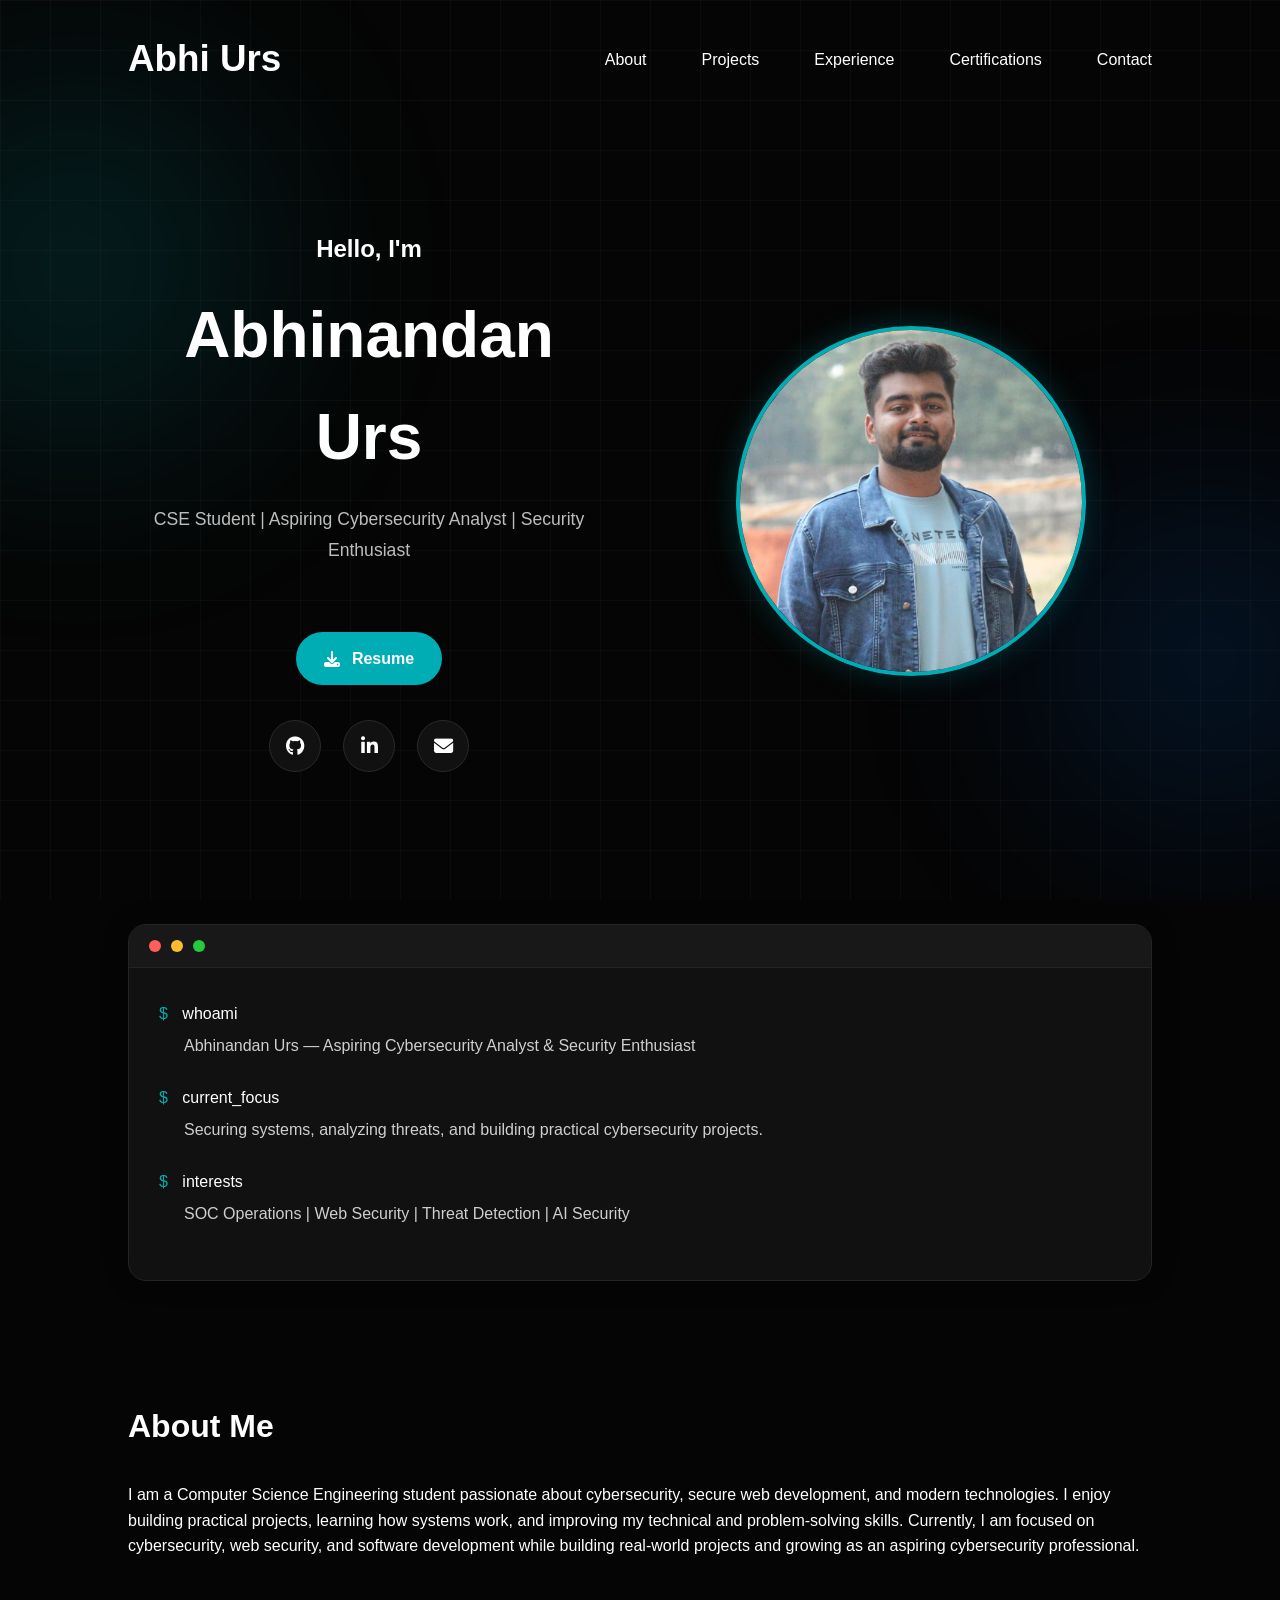
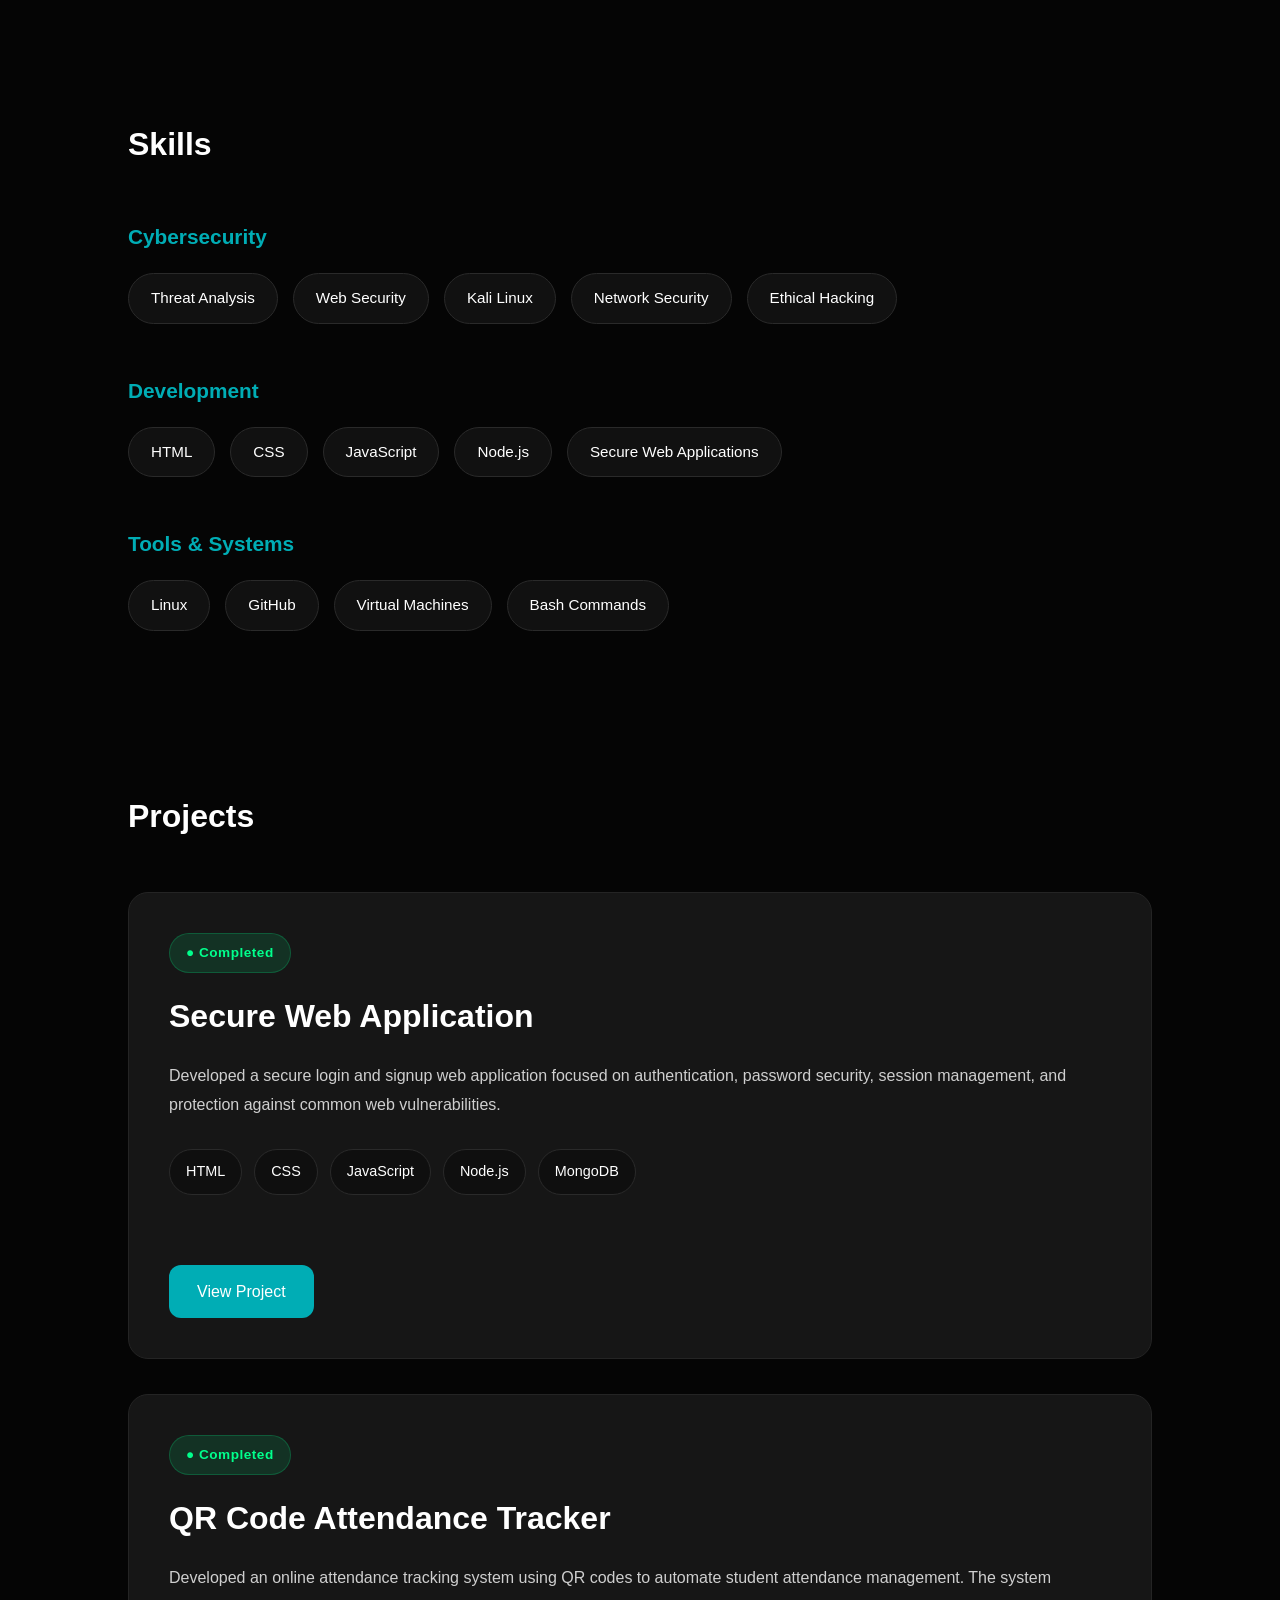
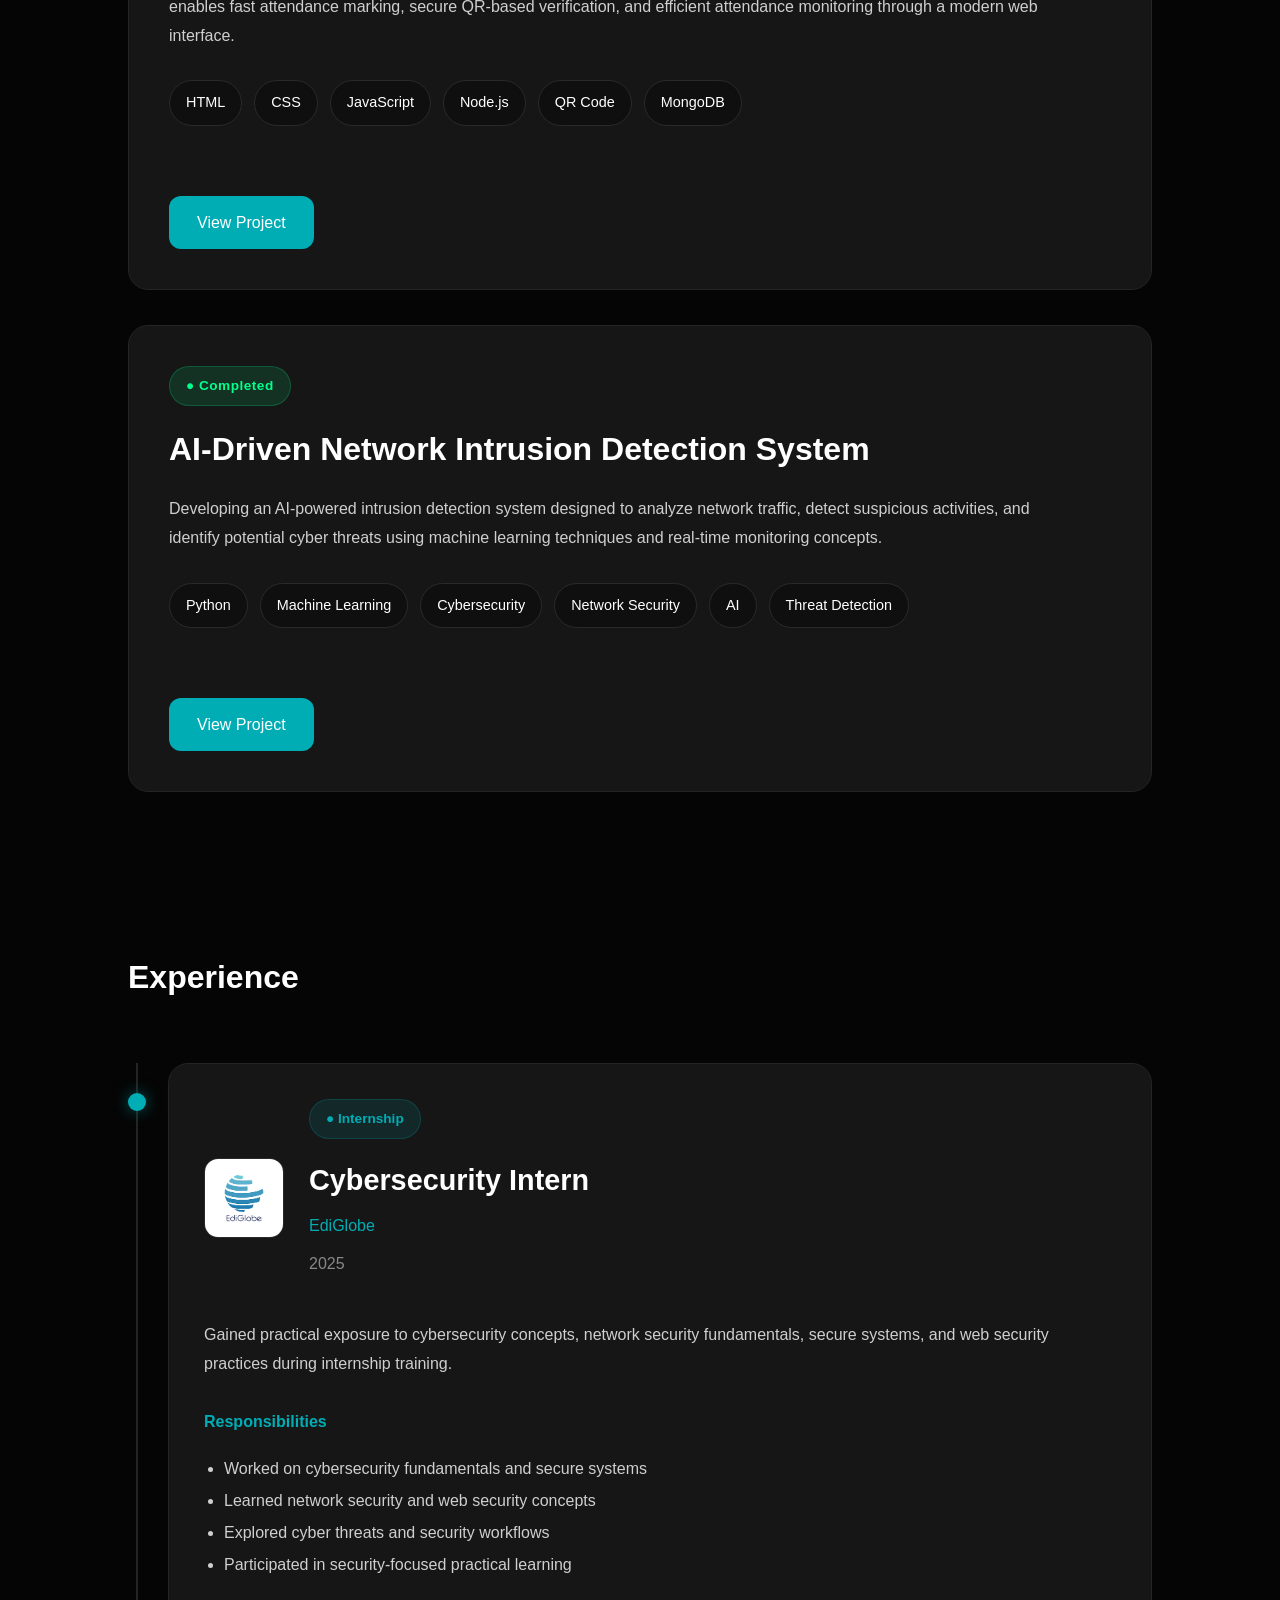
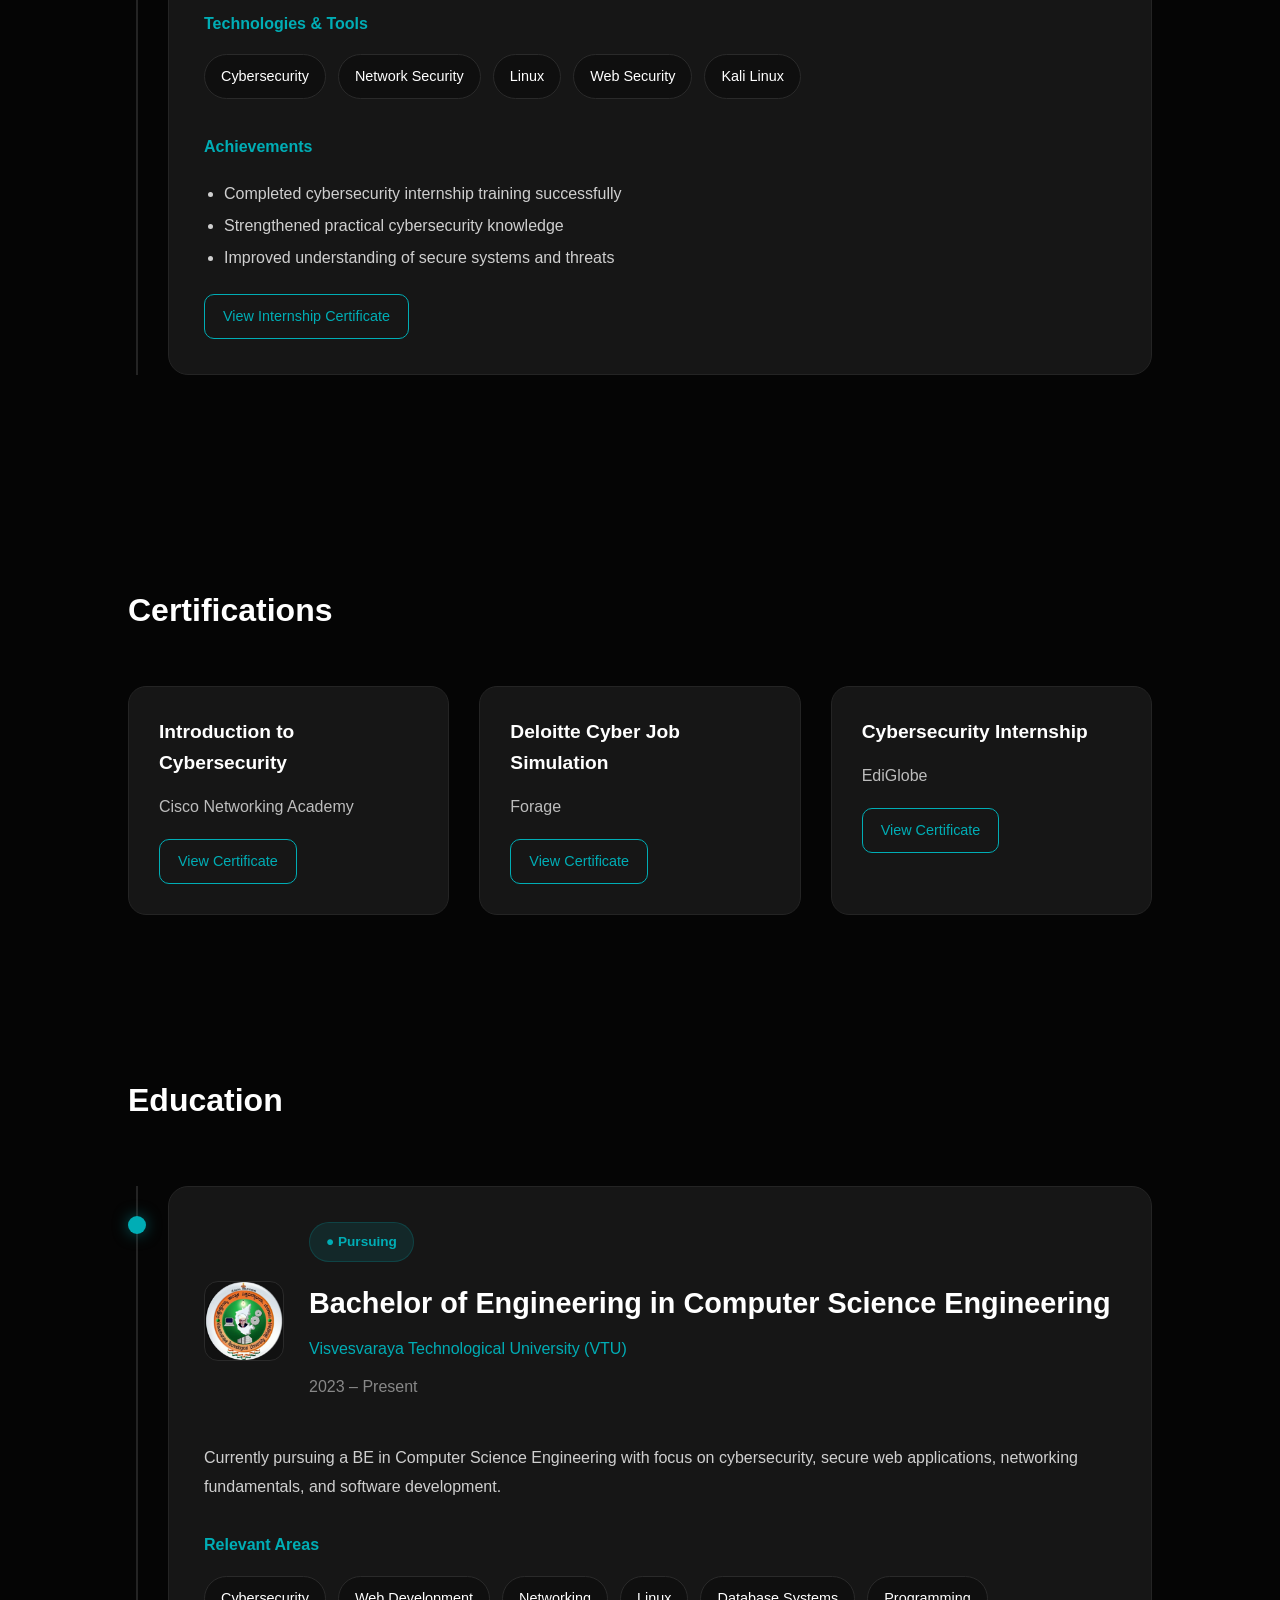
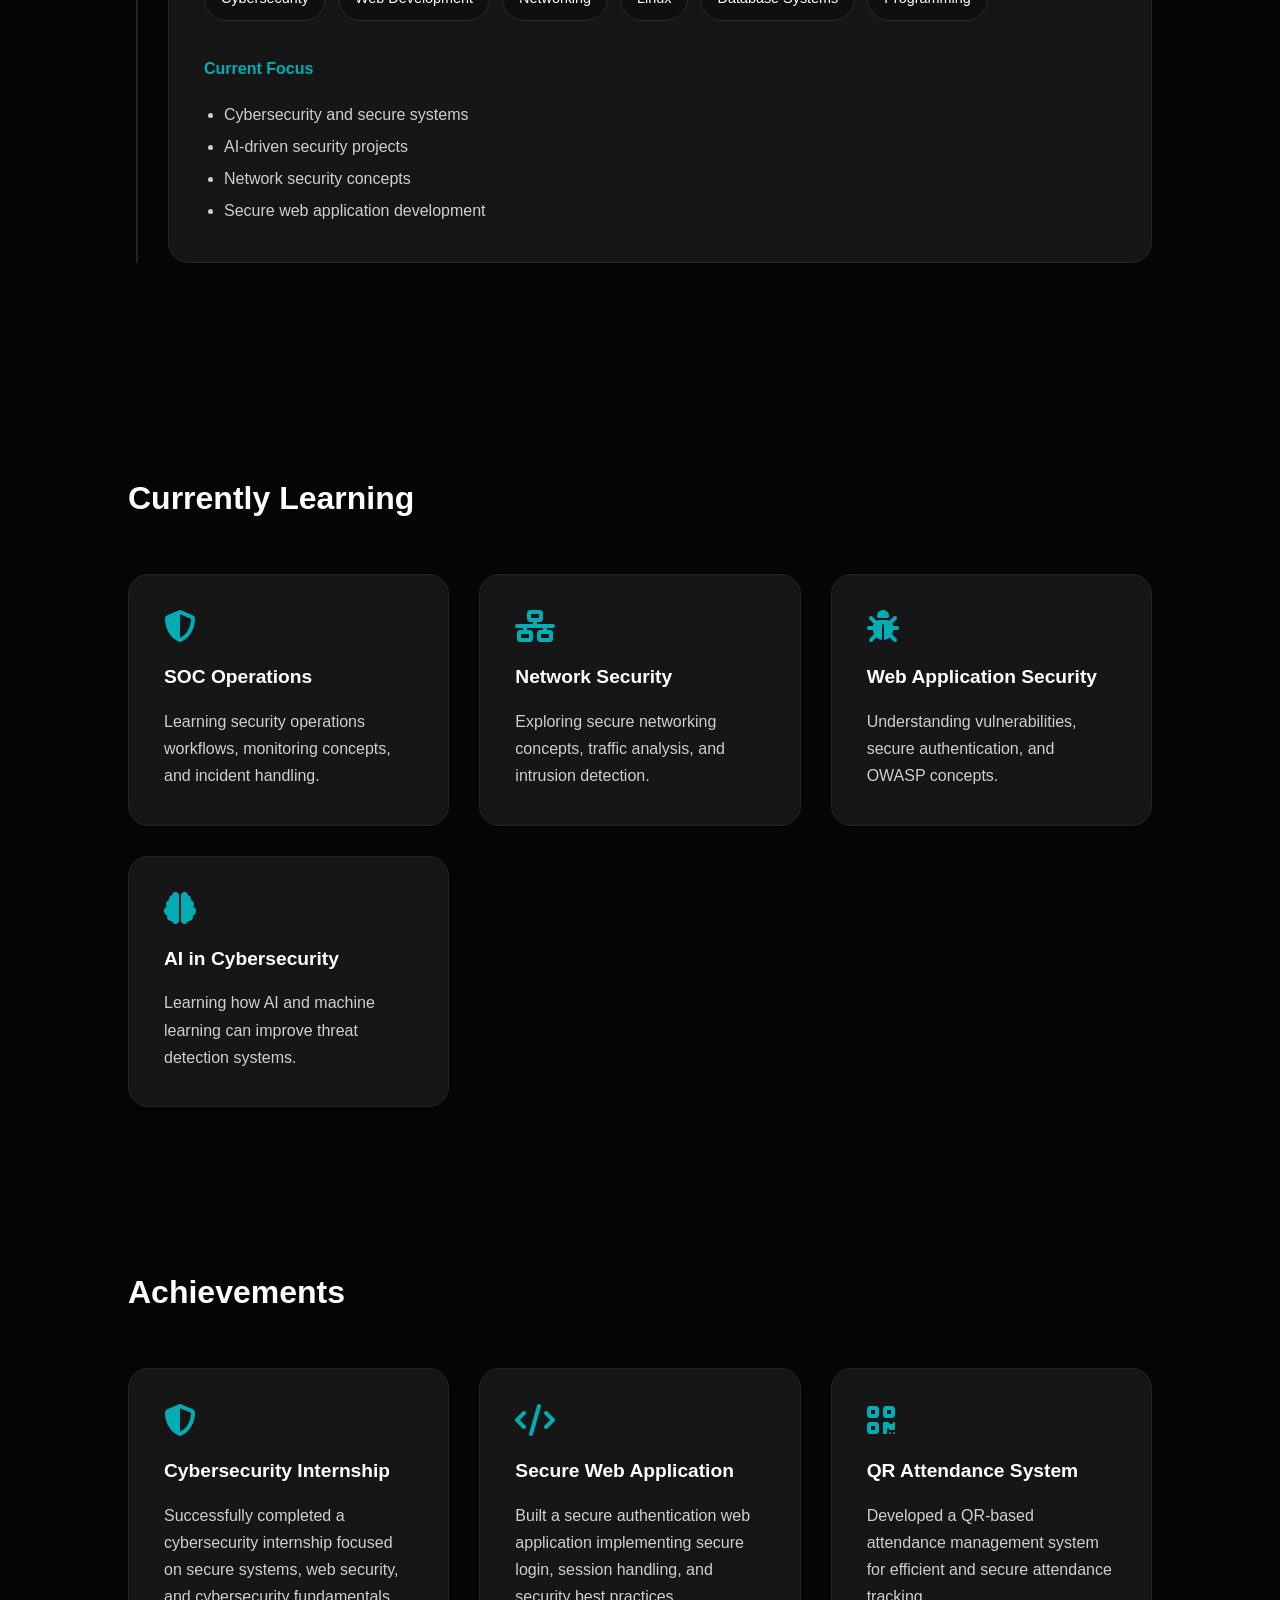
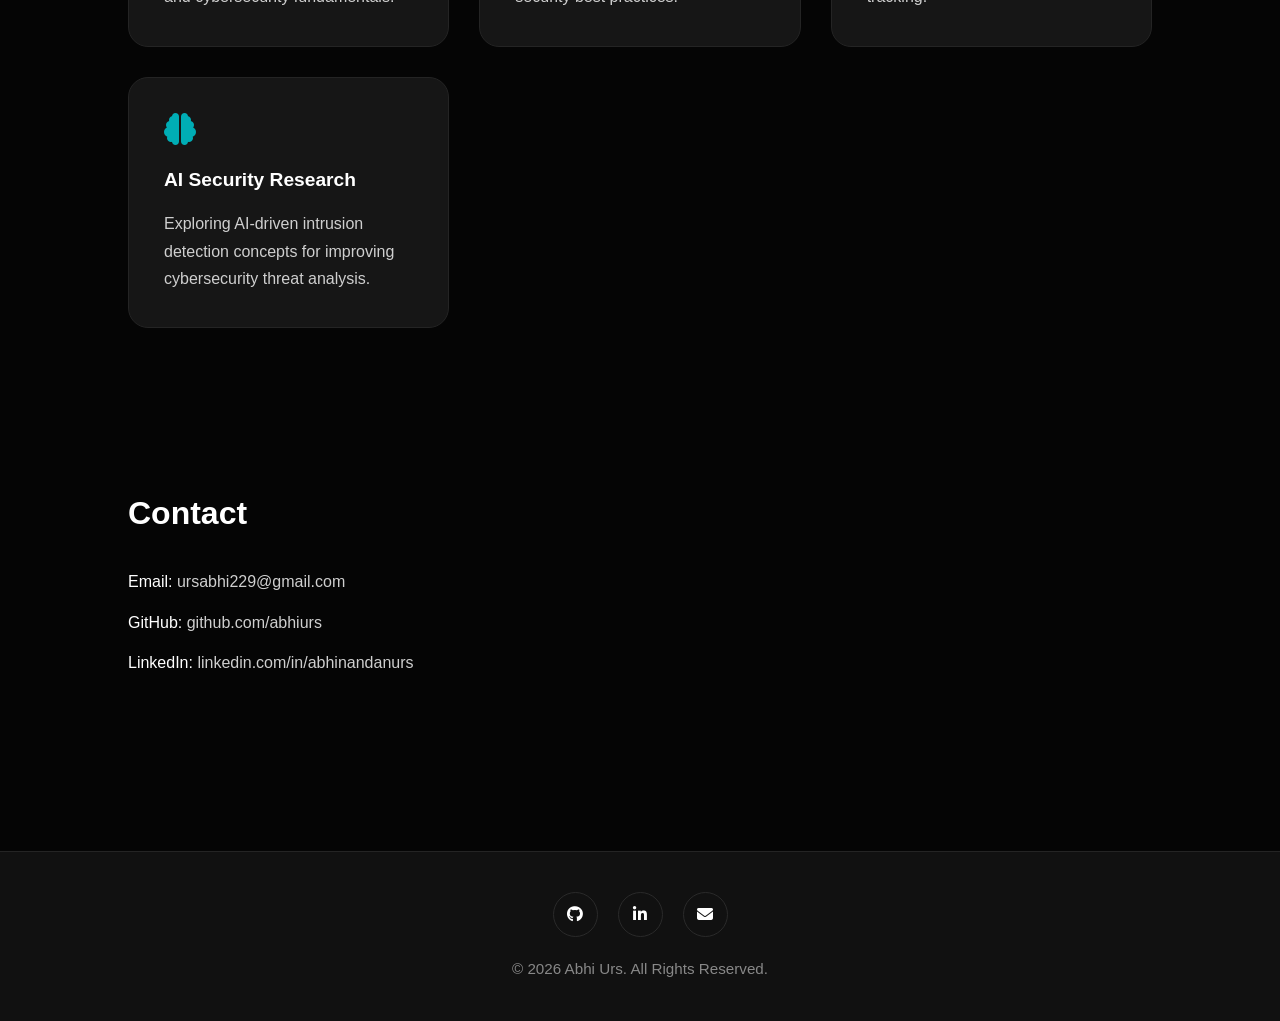
==== commit b34923a8: "Added AI IDS project" ====
--- a/index.html
+++ b/index.html
@@ -325,9 +325,9 @@
     <div class="project-content">
 
         <!-- STATUS -->
-        <div class="project-status active">
-
-            ● In Development
+        <div class="project-status completed">
+
+            ● Completed
 
         </div>
 
--- a/style.css
+++ b/style.css
@@ -1088,3 +1088,89 @@
     transform:scale(1.02);
 }
 
+/* ================================
+   RESULTS TABLE
+================================ */
+
+.results-table {
+    width: 100%;
+    max-width: 850px;
+    margin: 30px 0 50px;
+    border-collapse: separate;
+    border-spacing: 0;
+    background: rgba(10, 15, 20, 0.75);
+    border: 1px solid rgba(91, 210, 224, 0.25);
+    border-radius: 14px;
+    overflow: hidden;
+    box-shadow: 0 0 25px rgba(0, 173, 181, 0.08);
+}
+
+/* Table Header */
+
+.results-table thead {
+    background: rgba(91, 210, 224, 0.08);
+}
+
+.results-table th {
+    padding: 18px 24px;
+    text-align: left;
+    color: #5bd2e0;
+    font-size: 16px;
+    font-weight: 600;
+    border-bottom: 1px solid rgba(91, 210, 224, 0.25);
+}
+
+/* Table Cells */
+
+.results-table td {
+    padding: 17px 24px;
+    color: #e5e7eb;
+    font-size: 15px;
+    border-bottom: 1px solid rgba(255, 255, 255, 0.08);
+}
+
+/* Remove bottom border from last row */
+
+.results-table tbody tr:last-child td {
+    border-bottom: none;
+}
+
+/* Row Hover */
+
+.results-table tbody tr {
+    transition: background 0.25s ease, transform 0.25s ease;
+}
+
+.results-table tbody tr:hover {
+    background: rgba(91, 210, 224, 0.06);
+}
+
+/* Accuracy column */
+
+.results-table td:last-child {
+    color: #5bd2e0;
+    font-weight: 600;
+}
+
+.results-note {
+    max-width: 850px;
+    margin-top: -25px;
+    margin-bottom: 50px;
+    font-size: 13px;
+    color: #8b949e;
+    line-height: 1.6;
+}
+
+@media (max-width: 600px) {
+
+    .results-table {
+        font-size: 14px;
+    }
+
+    .results-table th,
+    .results-table td {
+        padding: 13px 12px;
+        font-size: 13px;
+    }
+
+}
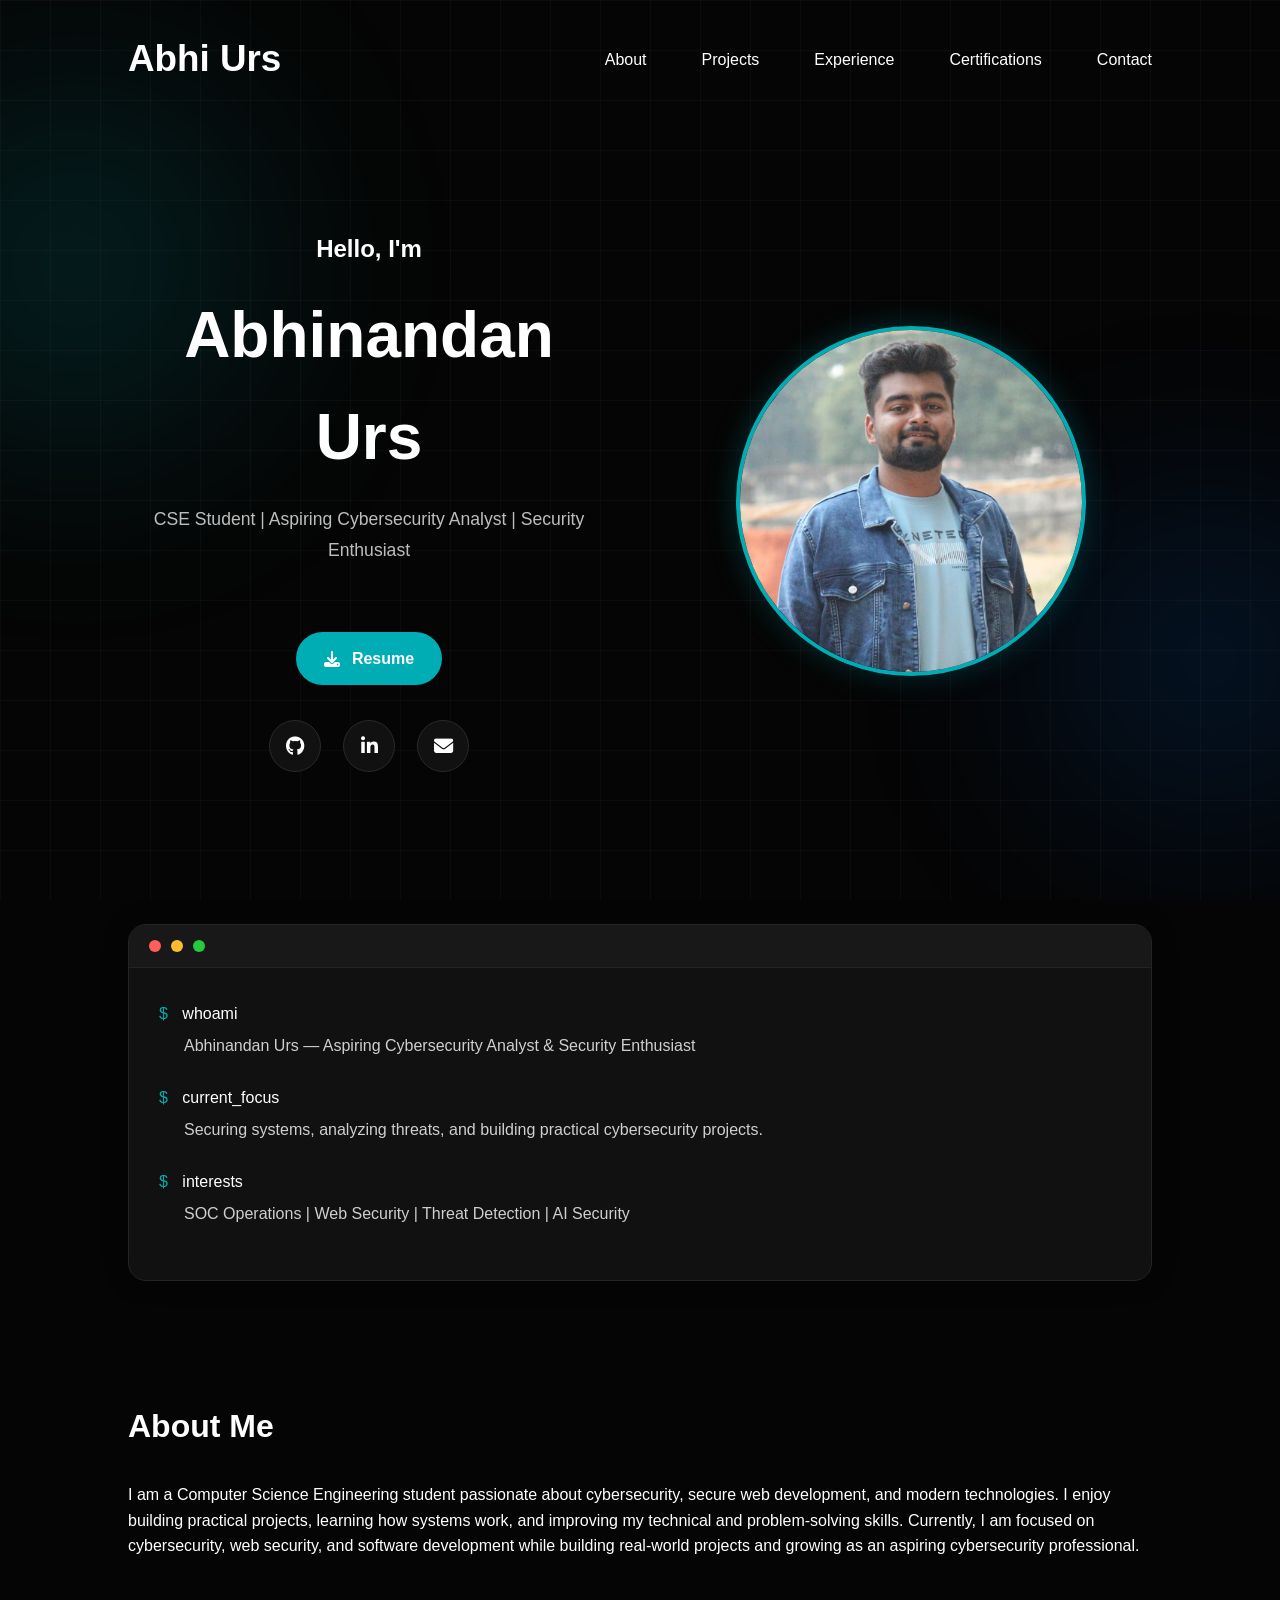
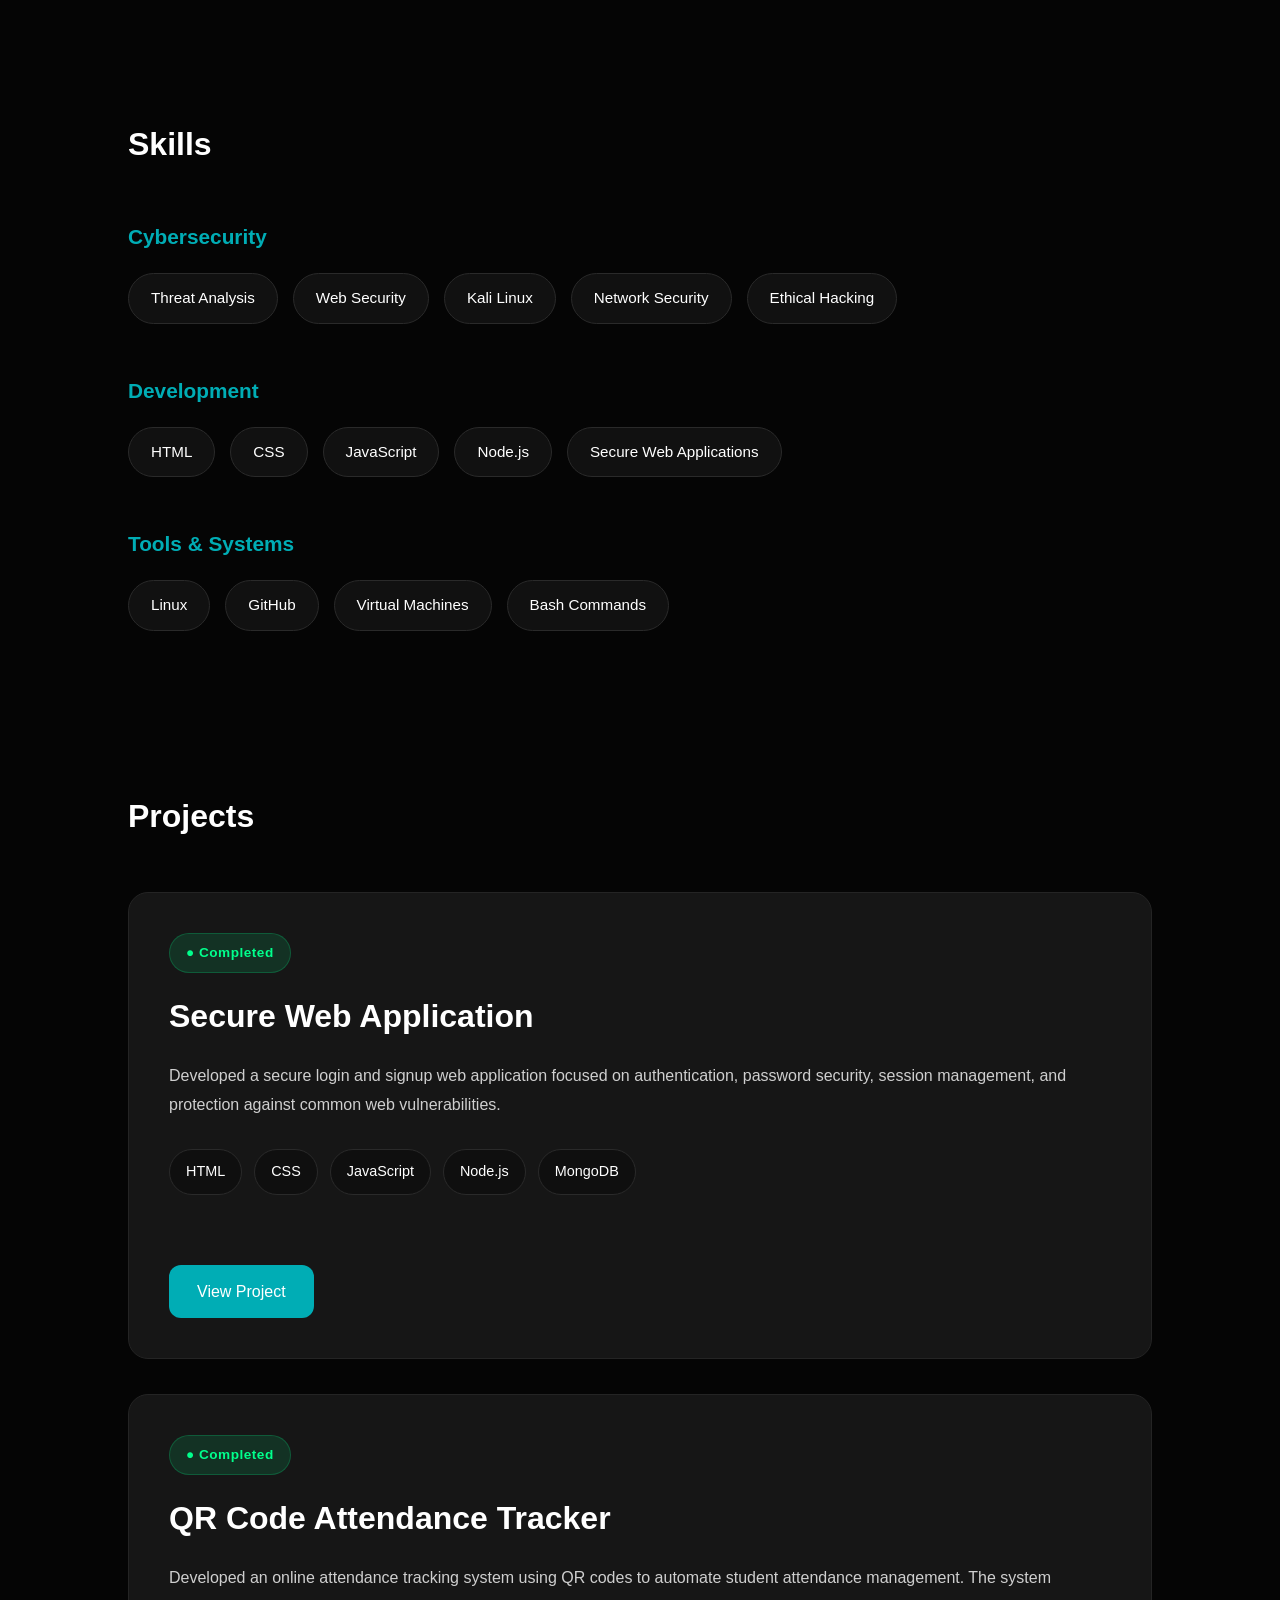
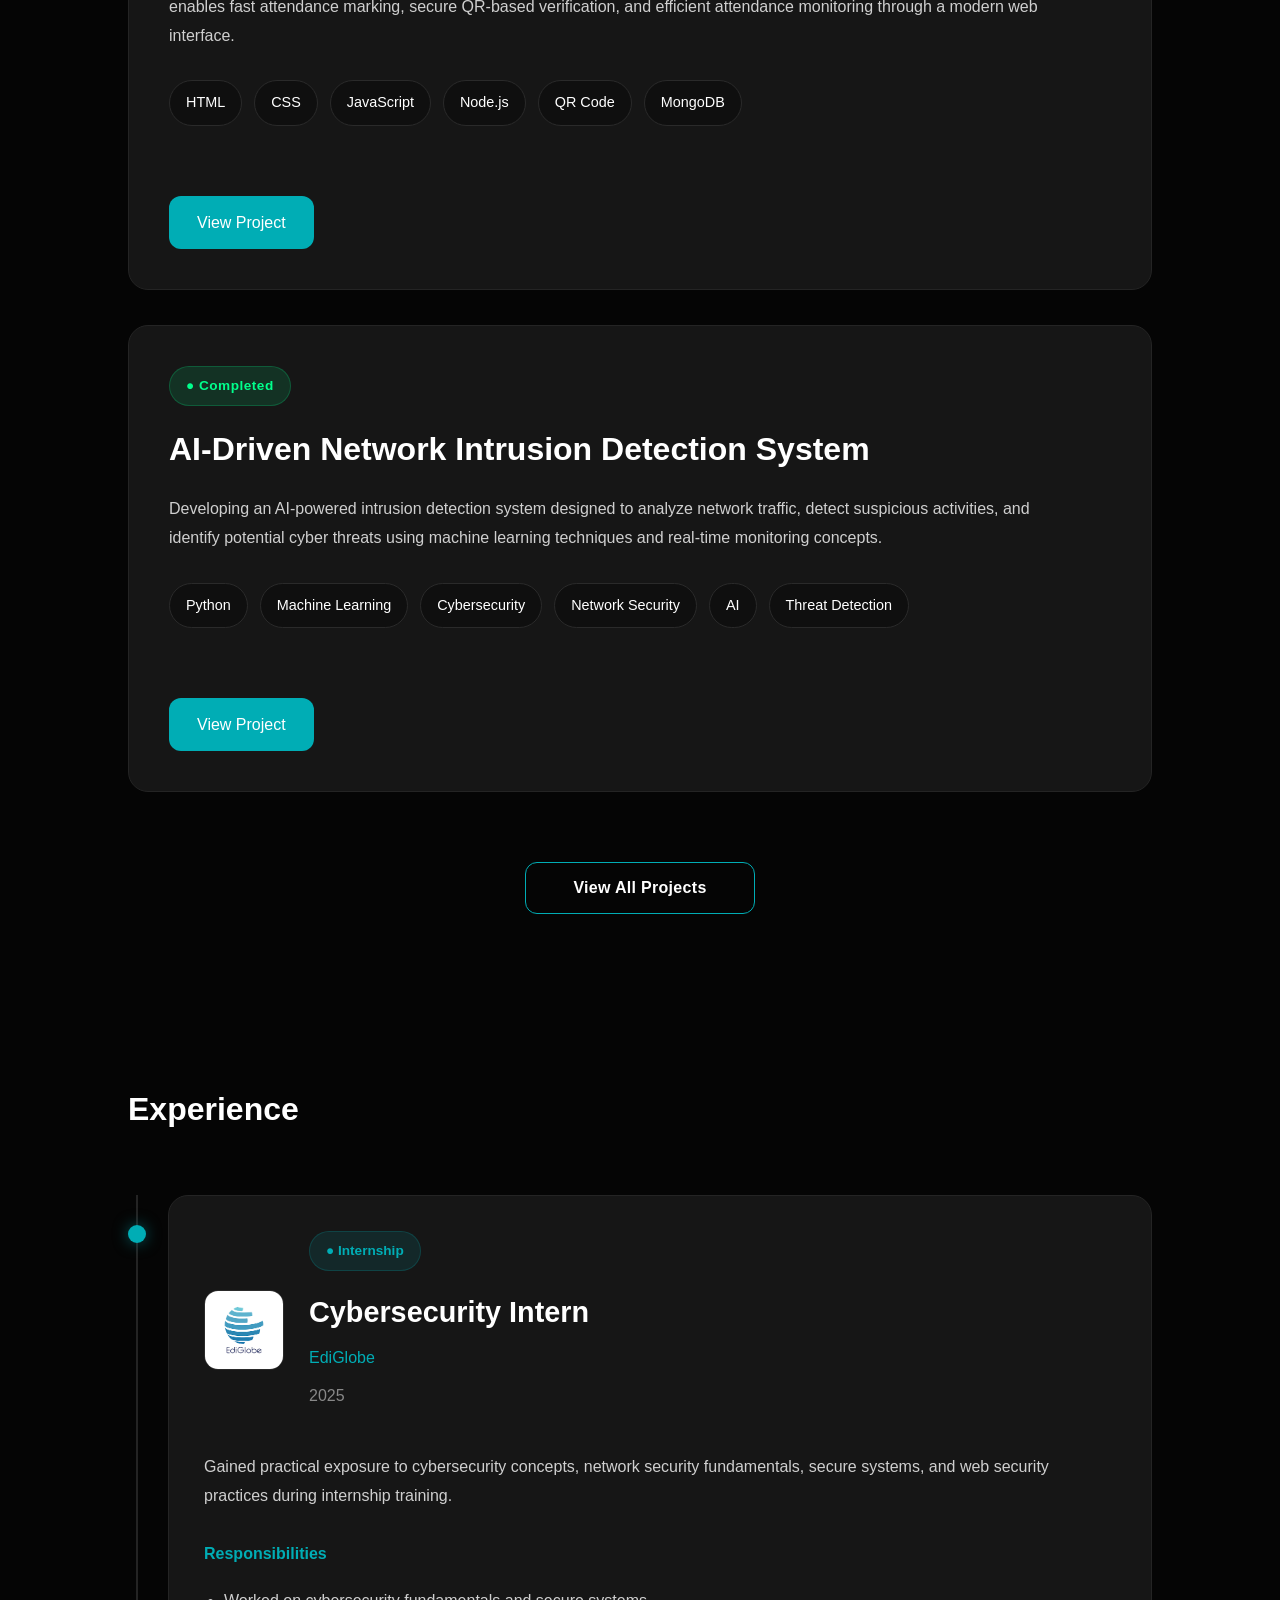
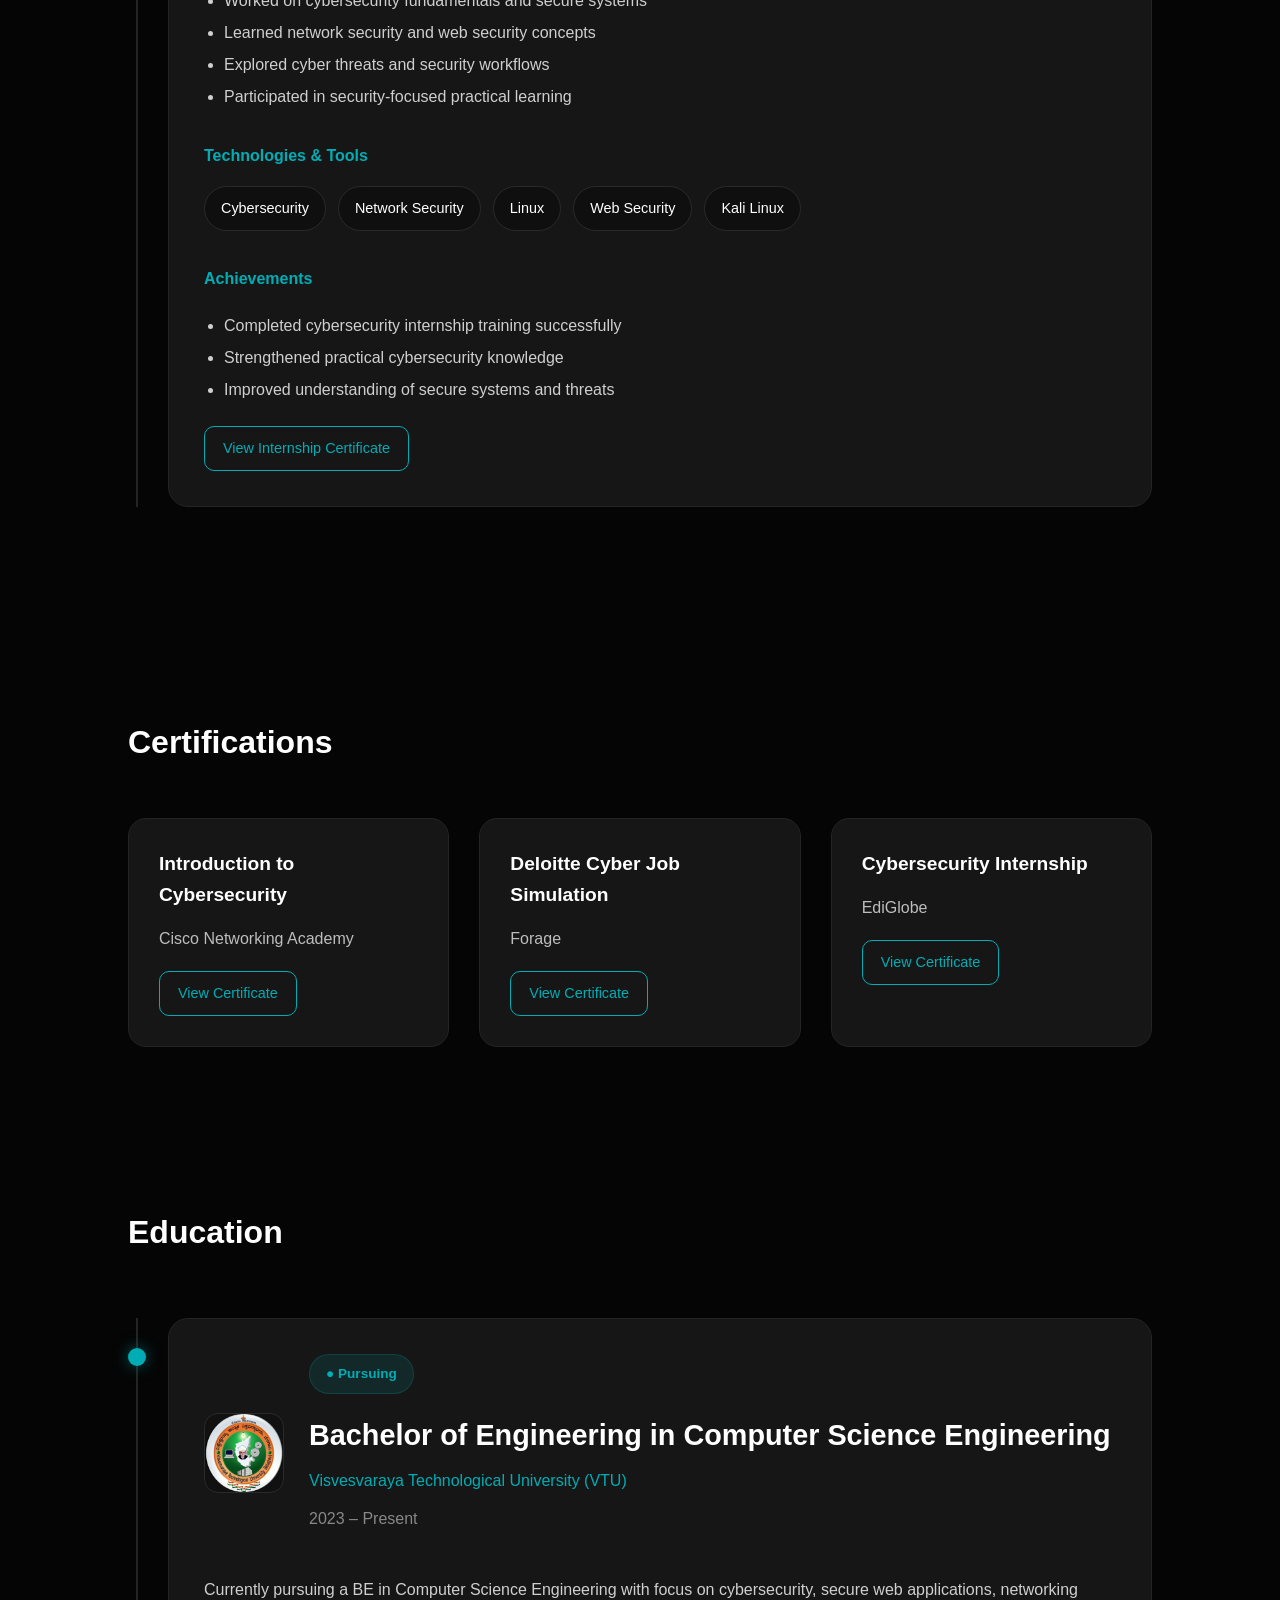
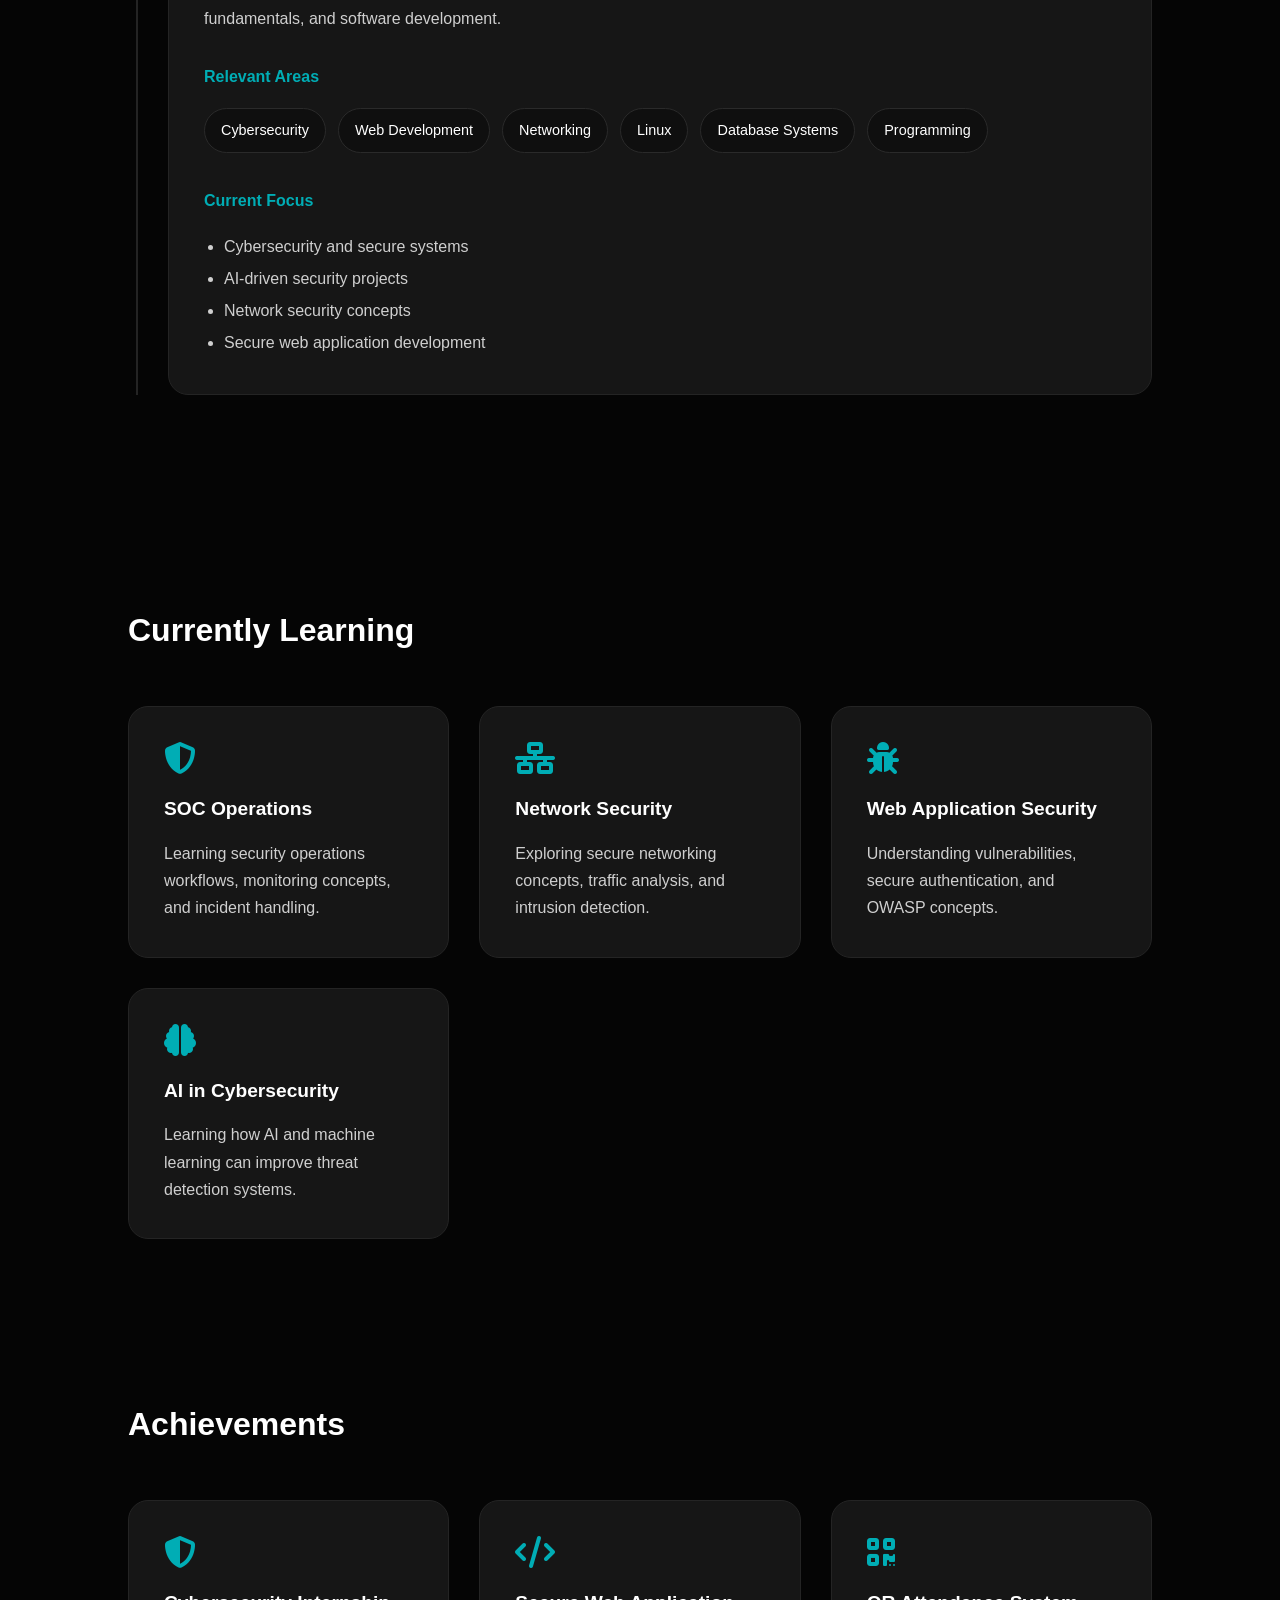
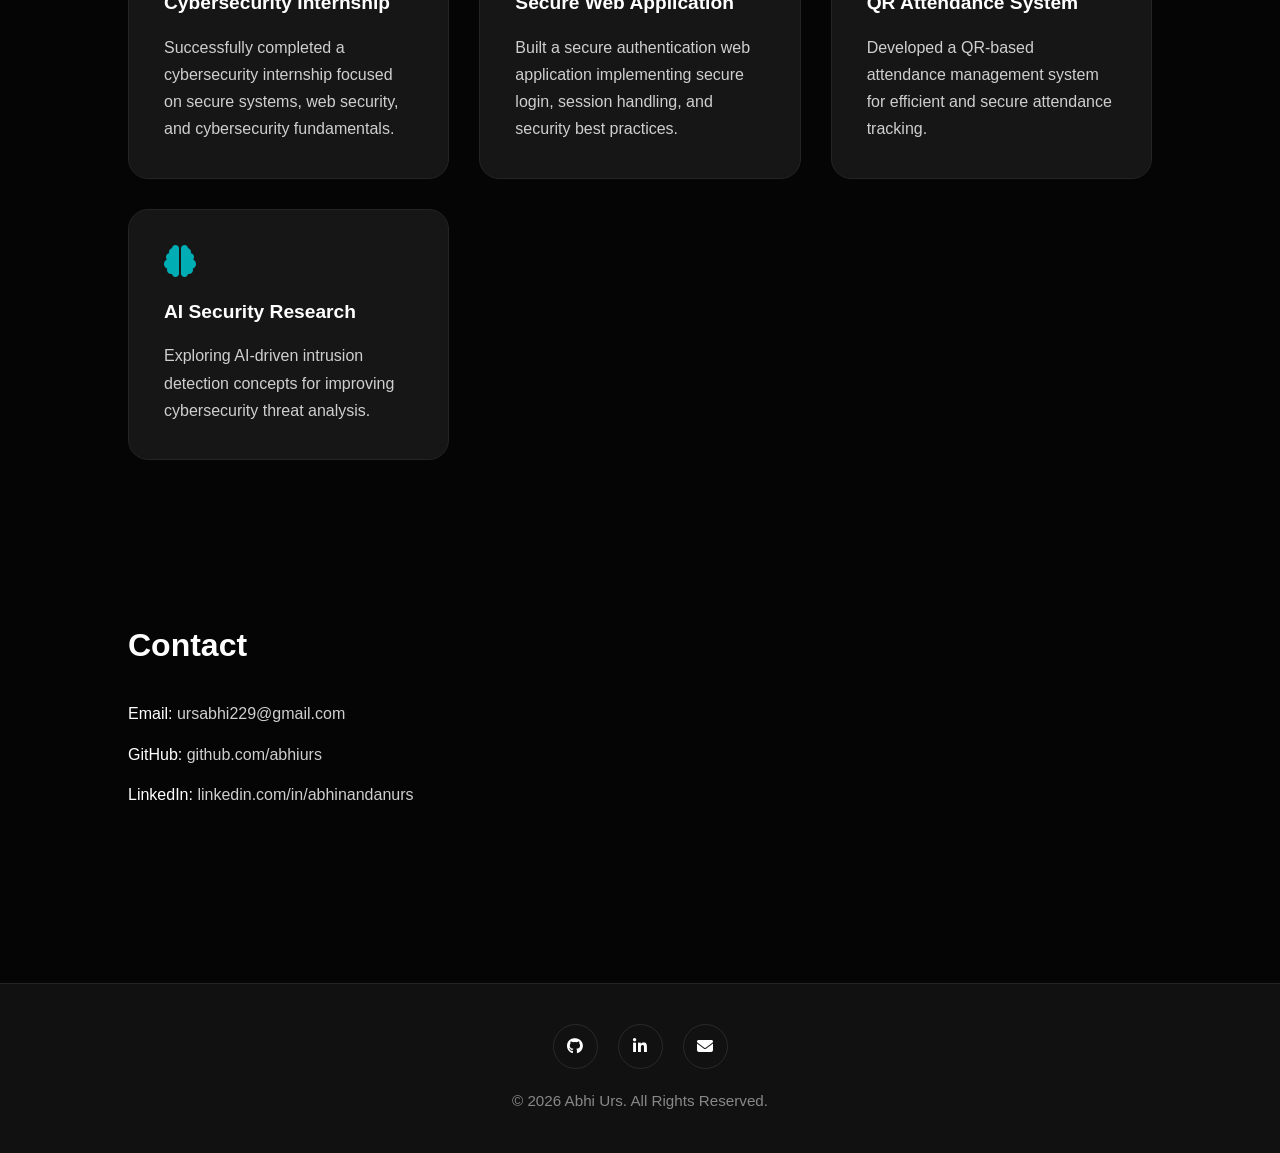
==== commit 69d238ce: "Improve projects section and add network security scanner" ====
--- a/index.html
+++ b/index.html
@@ -233,7 +233,7 @@
 
     <div class="projects-container">
 
-        <div class="project-card ">
+        <div class="project-card featured-project">
 
             <div class="project-content">
                 <div class="project-status completed">
@@ -275,7 +275,7 @@
 
         </div>
         <!-- Project 2 -->
-<div class="project-card">
+<div class="project-card featured-project">
 
     <div class="project-content">
         <div class="project-status completed">
@@ -320,7 +320,7 @@
 </div>
 
 <!-- Project 3 -->
-<div class="project-card">
+<div class="project-card featured-project">
 
     <div class="project-content">
 
@@ -368,6 +368,62 @@
 
 </div>
 
+
+<!-- Project 4: Network Security Scanner -->
+<div class="project-card extra-project">
+
+    <div class="project-content">
+
+        <div class="project-status completed">
+            ● Completed
+        </div>
+
+        <h3>Network Security Scanner</h3>
+
+        <p>
+            Developed a Python-based network security scanner that
+            checks TCP ports on IPv4 targets, identifies services
+            and available version information using Nmap, applies
+            rule-based security risk analysis, and generates
+            structured JSON and CSV reports.
+        </p>
+
+        <!-- Technologies -->
+        <div class="project-tech">
+            <span>Python</span>
+            <span>TCP/IP</span>
+            <span>Socket Programming</span>
+            <span>Nmap</span>
+            <span>Network Security</span>
+            <span>JSON</span>
+            <span>CSV</span>
+        </div>
+
+        <!-- Button -->
+        <a href="project4.html" class="btn">
+
+            View Project
+
+        </a>
+
+    </div>
+
+</div>
+
+
+    </div>
+
+     <!-- View All Projects Button -->
+    <div class="projects-toggle-container">
+        <button
+            type="button"
+            id="toggle-projects-btn"
+            class="btn"
+            aria-expanded="false"
+            
+        >
+            View All Projects
+        </button>
     </div>
 
 </section>
--- a/style.css
+++ b/style.css
@@ -1173,4 +1173,72 @@
         font-size: 13px;
     }
 
-}+}
+
+
+/* Projects Toggle Button */
+
+.projects-toggle-container {
+    display: flex;
+    justify-content: center;
+    margin-top: 35px;
+    margin-bottom: 10px;
+}
+
+
+/* Hide additional projects initially */
+.project-card.extra-project {
+    display: none;
+}
+
+/* Show additional projects when expanded */
+#projects.projects-expanded .project-card.extra-project {
+    display: flex;
+}
+
+
+
+#toggle-projects-btn {
+    font-size: 1rem;
+    font-weight: 700;
+    letter-spacing: 0.3px;
+
+    padding: 16px 30px;
+    min-width: 230px;
+
+    background: transparent;
+    color: #ffffff;
+
+    border: 1px solid #00adb5;
+    border-radius: 12px;
+
+    cursor: pointer;
+
+    display: inline-flex;
+    align-items: center;
+    justify-content: center;
+
+    transition:
+        background 0.3s ease,
+        box-shadow 0.3s ease,
+        transform 0.3s ease,
+        border-color 0.3s ease;
+}
+
+#toggle-projects-btn:hover {
+    background: rgba(0, 173, 181, 0.12);
+    border-color: #00dce5;
+    box-shadow: 0 0 22px rgba(0, 173, 181, 0.2);
+    transform: translateY(-3px);
+}
+
+#toggle-projects-btn:focus-visible {
+    outline: 2px solid #00dce5;
+    outline-offset: 4px;
+}
+
+#toggle-projects-btn:active {
+    transform: translateY(0);
+}
+
+
